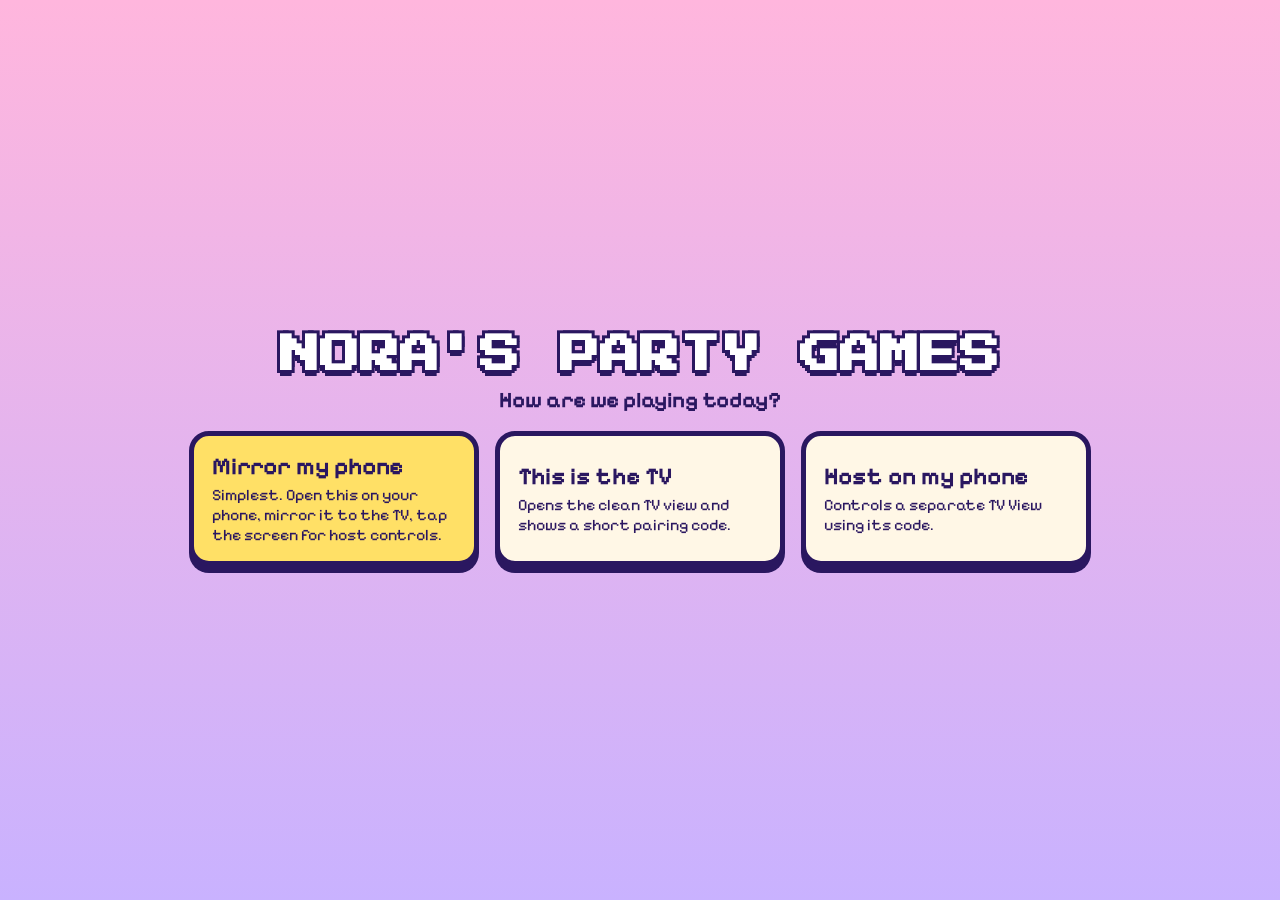
==== nora-9/games/index.html @ 9be0ad7b "Add Nora's party games (TV view + phone host) at nora-9/games Co-Authored-By: Claude Opus 5.5 <norep" ====
<!DOCTYPE html>
<html lang="en">
<head>
<meta charset="utf-8">
<meta name="robots" content="noindex, nofollow, noarchive, nosnippet, noimageindex">
<meta name="viewport" content="width=device-width, initial-scale=1, viewport-fit=cover, user-scalable=no">
<title>Nora's Birthday Party Games</title>
<style>
@font-face{font-family:"PS2P";src:url(assets/pressstart.woff2) format("woff2");font-display:block}
@font-face{font-family:"Pixelify";src:url(assets/pixelify400.woff2) format("woff2");font-weight:400;font-display:block}
@font-face{font-family:"Pixelify";src:url(assets/pixelify700.woff2) format("woff2");font-weight:700;font-display:block}
:root{--ink:#2a1760;--pink:#ff5fae;--hot:#ff3d9a;--lav:#b99cff;--aqua:#6fe3ff;--yel:#ffe066;--mint:#7df0c0;--cream:#fff7e6}
*{box-sizing:border-box;-webkit-tap-highlight-color:transparent}
html,body{margin:0;height:100%;background:#1c0f3d;overflow:hidden;font-family:"Pixelify",system-ui,sans-serif;color:var(--ink);-webkit-user-select:none;user-select:none}
img{image-rendering:auto;-webkit-user-drag:none;pointer-events:none}
.hidden{display:none!important}

/* ---------- viewport & stage ---------- */
#viewport{position:fixed;inset:0;overflow:hidden;background:
  repeating-linear-gradient(45deg,#2a1760 0 18px,#24134f 18px 36px)}
#stage{position:absolute;left:0;top:0;width:1920px;height:1080px;transform-origin:0 0;overflow:hidden;background:#ffd6ec}
.screen{position:absolute;inset:0;overflow:hidden}
.scene{position:absolute;left:0;top:0;width:1672px;height:941px;transform:scale(1.148325);transform-origin:0 0}
.scene>img.bg{position:absolute;left:0;top:0;width:1672px;height:941px}
.abs{position:absolute}

/* pixel text */
.px{font-family:"PS2P",monospace;color:#fff;letter-spacing:2px;line-height:1.25;
 text-shadow:
 0 -6px 0 var(--ink),0 6px 0 var(--ink),-6px 0 0 var(--ink),6px 0 0 var(--ink),
 -6px -6px 0 var(--ink),6px -6px 0 var(--ink),-6px 6px 0 var(--ink),6px 6px 0 var(--ink),
 0 12px 0 var(--ink),6px 12px 0 var(--ink),-6px 12px 0 var(--ink),12px 12px 0 rgba(42,23,96,.35)}
.px.sm{text-shadow:0 -4px 0 var(--ink),0 4px 0 var(--ink),-4px 0 0 var(--ink),4px 0 0 var(--ink),-4px -4px 0 var(--ink),4px -4px 0 var(--ink),-4px 4px 0 var(--ink),4px 4px 0 var(--ink),0 8px 0 var(--ink),4px 8px 0 var(--ink),-4px 8px 0 var(--ink)}
.rainbow span:nth-child(6n+1){color:#ff6fb5}.rainbow span:nth-child(6n+2){color:#ffd84d}.rainbow span:nth-child(6n+3){color:#7df0c0}
.rainbow span:nth-child(6n+4){color:#6fd6ff}.rainbow span:nth-child(6n+5){color:#c9a4ff}.rainbow span:nth-child(6n){color:#ff9a5c}

/* ---------- HOME ---------- */
#s-home{background:linear-gradient(180deg,#ffb6dd 0%,#ffd7ec 38%,#c8f4ff 100%)}
#s-home .checker{position:absolute;left:0;right:0;bottom:0;height:150px;
 background:conic-gradient(#ff8cc6 25%,#fff3fa 0 50%,#ff8cc6 0 75%,#fff3fa 0) 0 0/60px 60px;border-top:10px solid var(--ink)}
#s-home .scallop{position:absolute;left:0;right:0;top:0;height:70px;
 background:radial-gradient(circle at 40px 0,#fff3c4 38px,#ff6fb5 39px 46px,transparent 47px) 0 0/80px 70px}
#home-title{position:absolute;left:0;right:0;top:120px;text-align:center;font-size:84px}
#home-name{position:absolute;left:0;right:0;top:250px;text-align:center;font-size:120px}
#home-nine{position:absolute;left:50%;top:445px;transform:translateX(-50%);font-size:470px;line-height:1;
 color:#ffe066;animation:nineBob 3.2s ease-in-out infinite;
 text-shadow:0 -14px 0 var(--ink),0 14px 0 var(--ink),-14px 0 0 var(--ink),14px 0 0 var(--ink),-14px -14px 0 var(--ink),14px -14px 0 var(--ink),-14px 14px 0 var(--ink),14px 14px 0 var(--ink),
 0 28px 0 var(--ink),14px 28px 0 var(--ink),-14px 28px 0 var(--ink),28px 28px 0 #ff5fae,28px 42px 0 var(--ink)}
@keyframes nineBob{0%,100%{transform:translateX(-50%) translateY(0) rotate(-2deg)}50%{transform:translateX(-50%) translateY(-18px) rotate(2deg)}}
.balloon{position:absolute;width:120px;height:250px;animation:floaty 7s ease-in-out infinite}
.balloon canvas{width:120px;height:150px;image-rendering:pixelated}
.balloon .str{position:absolute;left:58px;top:146px;width:4px;height:110px;background:repeating-linear-gradient(180deg,var(--ink) 0 8px,transparent 8px 12px)}
@keyframes floaty{0%,100%{transform:translateY(0) rotate(-3deg)}50%{transform:translateY(-34px) rotate(3deg)}}
.sparkle{position:absolute;width:48px;height:48px;pointer-events:none;animation:spark 1.4s ease-out forwards}
.sparkle:before,.sparkle:after{content:"";position:absolute;left:20px;top:0;width:8px;height:48px;background:#fff;box-shadow:0 0 0 4px #ffe066}
.sparkle:after{left:0;top:20px;width:48px;height:8px}
@keyframes spark{0%{transform:scale(0) rotate(0)}40%{transform:scale(1.2) rotate(20deg)}100%{transform:scale(0) rotate(45deg);opacity:0}}

/* ---------- SELECT ---------- */
#s-select{background:linear-gradient(180deg,#c9b2ff,#ffc6e6)}
#sel-title{position:absolute;left:0;right:0;top:70px;text-align:center;font-size:76px}
#sel-grid{position:absolute;left:90px;right:90px;top:260px;display:flex;gap:40px;justify-content:center}
.tile{width:310px;height:600px;background:var(--cream);border:10px solid var(--ink);border-radius:28px;box-shadow:0 16px 0 var(--ink);
 display:flex;flex-direction:column;align-items:center;justify-content:space-between;padding:28px 14px 30px;animation:tileBob 3s ease-in-out infinite}
.tile:nth-child(2){animation-delay:-.6s}.tile:nth-child(3){animation-delay:-1.2s}.tile:nth-child(4){animation-delay:-1.8s}.tile:nth-child(5){animation-delay:-2.4s}
@keyframes tileBob{0%,100%{transform:translateY(0)}50%{transform:translateY(-14px)}}
.tile .num{font-family:"PS2P";font-size:64px;color:#fff;background:var(--pink);border:8px solid var(--ink);width:120px;height:120px;border-radius:50%;display:flex;align-items:center;justify-content:center}
.tile img{max-width:230px;max-height:200px}
.tile .lbl{font-family:"Pixelify";font-weight:700;font-size:39px;line-height:1.05;text-align:center;color:var(--ink)}

/* ---------- shared overlays ---------- */
#fx{position:absolute;inset:0;width:1920px;height:1080px;pointer-events:none;z-index:50}
#banner{position:absolute;left:0;right:0;top:40px;text-align:center;font-size:58px;white-space:nowrap;z-index:30;pointer-events:none;transition:opacity .3s}
#banner.mid{top:430px;font-size:110px}
#banner.bottom{top:auto;bottom:60px}
#banner.claw{top:330px}
#banner.pop{animation:popIn .5s cubic-bezier(.2,1.6,.4,1)}
@keyframes popIn{0%{transform:scale(.3);opacity:0}100%{transform:scale(1);opacity:1}}
#card{position:absolute;left:50%;top:50%;transform:translate(-50%,-50%);z-index:35;background:var(--cream);border:12px solid var(--ink);border-radius:36px;
 box-shadow:0 20px 0 var(--ink),0 0 0 9999px rgba(42,23,96,.35);padding:50px 70px;text-align:center;width:1400px}
#card .big{font-family:"PS2P";font-size:62px;line-height:1.35;color:var(--ink)}
#card img{max-height:330px;max-width:520px;display:block;margin:0 auto 40px;animation:bob 1.2s ease-in-out infinite}
@keyframes bob{0%,100%{transform:translateY(0) scale(1)}50%{transform:translateY(-16px) scale(1.04)}}
#count{position:absolute;left:0;right:0;top:50%;transform:translateY(-50%);text-align:center;z-index:40;font-size:400px;pointer-events:none}
#count.show span{display:inline-block;animation:countPop .85s ease-out forwards}
@keyframes countPop{0%{transform:scale(2.2);opacity:0}25%{transform:scale(1);opacity:1}80%{transform:scale(.95);opacity:1}100%{transform:scale(.6);opacity:0}}
#count.go span{animation:goPop .7s cubic-bezier(.2,1.6,.4,1) forwards}
@keyframes goPop{0%{transform:scale(.2)}60%{transform:scale(1.15)}100%{transform:scale(1)}}
.dim{position:absolute;inset:0;background:rgba(42,23,96,.55);z-index:20}

/* ---------- HUNT ---------- */
#s-hunt{background:repeating-linear-gradient(45deg,#ffc2e2 0 40px,#ffd9ee 40px 80px)}
#hunt-scene{transition:opacity .4s}
#hunt-item{position:absolute;transform-origin:50% 50%}
#hunt-item img{width:100%;height:100%;display:block}
#hunt-item.wig img{animation:wiggle 1.3s ease-in-out}
#hunt-item.wigloop img{animation:wiggle 1.3s ease-in-out infinite}
@keyframes wiggle{0%,100%{transform:rotate(0) scale(1)}10%{transform:rotate(-16deg) scale(1.08)}25%{transform:rotate(14deg) scale(1.08)}40%{transform:rotate(-12deg) scale(1.06)}55%{transform:rotate(10deg) scale(1.04)}70%{transform:rotate(-6deg)}85%{transform:rotate(3deg)}}
#hunt-chip{position:absolute;right:30px;top:30px;z-index:25;background:var(--cream);border:8px solid var(--ink);border-radius:24px;box-shadow:0 10px 0 var(--ink);padding:14px 26px;display:flex;align-items:center;gap:20px}
#hunt-chip span{font-family:"PS2P";font-size:30px}
#hunt-chip img{height:90px;max-width:150px}
#spot{position:absolute;inset:0;z-index:22;pointer-events:none}
.ring{position:absolute;border:12px solid #fff;border-radius:50%;box-shadow:0 0 0 8px var(--hot),inset 0 0 0 8px var(--hot);z-index:23;animation:ringPulse 1s ease-in-out infinite}
@keyframes ringPulse{0%,100%{transform:scale(1)}50%{transform:scale(1.12)}}

/* ---------- MEMORY ---------- */
.mem-item{position:absolute;transform-origin:50% 100%;transition:opacity .2s}
.mem-item.pop{animation:memPop .5s cubic-bezier(.2,1.6,.4,1) both}
@keyframes memPop{0%{transform:scale(0)}100%{transform:scale(1)}}
.mem-label{position:absolute;transform:translateX(-50%);font-size:40px;white-space:nowrap;z-index:5}
#mem-timer{position:absolute;left:50%;top:26px;transform:translateX(-50%);z-index:25;width:250px;height:250px;border-radius:50%;background:var(--yel);border:12px solid var(--ink);box-shadow:0 14px 0 var(--ink);
 display:flex;align-items:center;justify-content:center;font-family:"PS2P";font-size:110px;color:var(--ink)}
#mem-timer.low{background:#ff8fc4;animation:timerShake .4s ease-in-out infinite}
@keyframes timerShake{0%,100%{transform:translateX(-50%) rotate(0)}25%{transform:translateX(-50%) rotate(-5deg)}75%{transform:translateX(-50%) rotate(5deg)}}
#curtain{position:absolute;inset:0;z-index:28;transform:translateY(-102%);transition:transform .55s cubic-bezier(.6,0,.3,1);
 background:linear-gradient(90deg,rgba(255,255,255,.18) 0 50%,transparent 50%) 0 0/120px 100%,
 linear-gradient(0deg,rgba(255,255,255,.18) 0 50%,transparent 50%) 0 0/100% 120px,#ff6fb5;border-bottom:16px solid var(--ink);
 display:flex;align-items:center;justify-content:center;font-size:120px}
#curtain.down{transform:translateY(0)}

/* ---------- FRIEND ---------- */
#s-friend{background:repeating-conic-gradient(from 0deg at 50% 55%,#ffd1ea 0 10deg,#fff0f8 10deg 20deg)}
#fr-wrap{position:absolute;left:50%;top:570px;transform:translate(-50%,-50%)}
#fr-wrap img,#fr-sil{position:absolute;left:0;top:0;width:100%;height:100%}
#fr-sil{background:#2a1760;-webkit-mask-size:100% 100%;mask-size:100% 100%;-webkit-mask-repeat:no-repeat;mask-repeat:no-repeat;transition:opacity .25s}
#fr-img{opacity:0;transition:opacity .25s}
#fr-wrap.revealed #fr-img{opacity:1}
#fr-wrap.revealed #fr-sil{opacity:0}
#fr-wrap.revealed{animation:frBounce .8s cubic-bezier(.2,1.6,.4,1)}
@keyframes frBounce{0%{transform:translate(-50%,-50%) scale(.85)}60%{transform:translate(-50%,-50%) scale(1.07)}100%{transform:translate(-50%,-50%) scale(1)}}
#fr-flash{position:absolute;inset:0;background:#fff;opacity:0;pointer-events:none;z-index:24}
#fr-flash.go{animation:flash .5s ease-out}
@keyframes flash{0%{opacity:.95}100%{opacity:0}}
#fr-name{position:absolute;left:0;right:0;bottom:46px;text-align:center;font-size:96px;z-index:26}
#fr-count{position:absolute;left:36px;bottom:36px;font-size:30px;z-index:26}

/* ---------- BOXES ---------- */
.gbox{position:absolute;transform-origin:50% 100%;z-index:1}
.gbox img.b{position:absolute;left:0;bottom:0;width:100%}
.gbox .bow{position:absolute;left:50%;width:76%;bottom:30%;transform:translateX(-50%) scale(.2);opacity:0;z-index:-1}
.gbox.bowup .bow{animation:bowUp .8s cubic-bezier(.2,1.5,.4,1) forwards, bowFloat 1.6s ease-in-out .8s infinite}
@keyframes bowUp{0%{transform:translateX(-50%) translateY(0) scale(.2);opacity:1}100%{transform:translateX(-50%) translateY(-210px) scale(1);opacity:1}}
@keyframes bowFloat{0%,100%{transform:translateX(-50%) translateY(-210px) scale(1);opacity:1}50%{transform:translateX(-50%) translateY(-235px) scale(1.04);opacity:1}}
.gbox .badge{position:absolute;left:50%;bottom:16px;transform:translateX(-50%);width:104px;height:104px;border-radius:50%;background:var(--yel);border:9px solid var(--ink);box-shadow:0 9px 0 var(--ink);
 font-family:"PS2P";font-size:62px;display:flex;align-items:center;justify-content:center;color:var(--ink)}
.gbox.picked .b{animation:pickBob .6s ease-in-out infinite}
.gbox.picked .badge{background:var(--pink);color:#fff;animation:pickBob .6s ease-in-out infinite}
@keyframes pickBob{0%,100%{transform:translateY(0)}50%{transform:translateY(-16px)}}
.gbox.picked .badge{animation:pickBadge .6s ease-in-out infinite}
@keyframes pickBadge{0%,100%{transform:translateX(-50%) translateY(0)}50%{transform:translateX(-50%) translateY(-16px)}}
.gbox.shake .b{animation:boxShake .35s linear}
@keyframes boxShake{0%,100%{transform:rotate(0)}25%{transform:rotate(-6deg)}75%{transform:rotate(6deg)}}
.gbox.miss{filter:saturate(.55) brightness(.92)}

/* ---------- CLAW ---------- */
#claw-cable{position:absolute;background:url(assets/cable.webp) 0 0/100% 16px repeat-y}
#claw-head{position:absolute}
.cap{position:absolute}
.cap.pulse{animation:capPulse .5s ease-in-out 3}
@keyframes capPulse{0%,100%{transform:scale(1)}50%{transform:scale(1.12)}}
#prize{position:absolute;left:50%;top:45%;transform:translate(-50%,-50%);z-index:36;text-align:center;width:1500px}
#prize .burst{position:absolute;left:50%;top:44%;width:900px;height:900px;transform:translate(-50%,-50%);z-index:-1;
 background:repeating-conic-gradient(#ffe066 0 12deg,#ff9fd0 12deg 24deg);border-radius:50%;
 -webkit-mask:radial-gradient(circle,#000 30%,transparent 70%);mask:radial-gradient(circle,#000 30%,transparent 70%);animation:spin 12s linear infinite}
@keyframes spin{to{transform:translate(-50%,-50%) rotate(360deg)}}
#prize img{height:370px;max-width:700px;object-fit:contain;animation:prizeIn .8s cubic-bezier(.2,1.6,.4,1) both, bob 1.4s ease-in-out .8s infinite}
@keyframes prizeIn{0%{transform:scale(0) rotate(-30deg)}100%{transform:scale(1) rotate(0)}}
#prize .t{font-size:84px;margin-top:30px;animation:popIn .6s cubic-bezier(.2,1.6,.4,1) .2s both}
#prize .t.only{font-size:110px;margin-top:0}

/* ---------- CUPCAKE ---------- */
#cup-text{position:absolute;left:90px;top:300px;width:800px;text-align:center;z-index:5;font-size:98px;line-height:1.4}
#cup-text div{animation:cupWob 1.6s ease-in-out infinite}
#cup-text div:nth-child(2){animation-delay:-.8s}
@keyframes cupWob{0%,100%{transform:rotate(-3deg) scale(1)}50%{transform:rotate(3deg) scale(1.06)}}

/* ---------- pairing badge (TV) ---------- */
#pairbadge{position:absolute;right:26px;bottom:24px;z-index:60;background:var(--cream);border:8px solid var(--ink);border-radius:22px;padding:16px 26px;box-shadow:0 10px 0 var(--ink);text-align:center}
#pairbadge .c{font-family:"PS2P";font-size:64px;letter-spacing:10px;color:var(--hot);margin-top:8px}
#pairbadge .l{font-weight:700;font-size:30px}
#pairbadge.ok .c{font-size:28px;color:#1d9e6b;letter-spacing:2px}

/* ---------- BOOT ---------- */
#boot{position:fixed;inset:0;z-index:200;background:linear-gradient(180deg,#ffb6dd,#c9b2ff);display:flex;flex-direction:column;align-items:center;justify-content:center;padding:20px;overflow:auto}
#boot h1{font-family:"PS2P";font-size:clamp(18px,3.4vw,40px);color:#fff;text-shadow:3px 3px 0 var(--ink),-3px 3px 0 var(--ink),3px -3px 0 var(--ink),-3px -3px 0 var(--ink),0 6px 0 var(--ink);text-align:center;margin:0 0 6px}
#boot p{font-size:clamp(15px,2.2vw,22px);font-weight:700;text-align:center;margin:6px 0 18px;max-width:760px}
.bootbtns{display:flex;flex-wrap:wrap;gap:16px;justify-content:center;max-width:980px}
.bootbtn{background:var(--cream);border:5px solid var(--ink);border-radius:20px;box-shadow:0 7px 0 var(--ink);padding:16px 18px;width:290px;text-align:left;cursor:pointer;font-family:"Pixelify";color:var(--ink)}
.bootbtn b{display:block;font-size:24px;margin-bottom:4px}.bootbtn span{font-size:16px;font-weight:400;line-height:1.25;display:block}
.bootbtn.primary{background:#ffe066}
.bootbtn:active{transform:translateY(5px);box-shadow:0 2px 0 var(--ink)}
#loadbar{margin-top:18px;width:300px;height:18px;border:4px solid var(--ink);border-radius:10px;background:#fff;overflow:hidden}
#loadbar div{height:100%;width:0;background:var(--pink);transition:width .2s}
#hostjoin{display:flex;gap:10px;margin-top:10px;justify-content:center}
#hostjoin input{font-family:"PS2P";font-size:24px;width:180px;text-transform:uppercase;padding:10px;border:5px solid var(--ink);border-radius:14px;text-align:center}

/* ---------- HOST CONTROLS (phone) ---------- */
.ctl{font-family:"Pixelify";color:var(--ink)}
.ctl .row{display:flex;flex-wrap:wrap;gap:8px;margin:8px 0}
.ctl .lab{font-weight:700;font-size:14px;text-transform:uppercase;letter-spacing:1px;opacity:.75;margin:12px 0 2px;width:100%}
.ctl button{font-family:"Pixelify";font-weight:700;font-size:17px;color:var(--ink);background:#fff;border:3px solid var(--ink);border-radius:14px;box-shadow:0 4px 0 var(--ink);
 padding:10px 12px;min-height:46px;cursor:pointer;flex:1 1 auto}
.ctl button:active{transform:translateY(3px);box-shadow:0 1px 0 var(--ink)}
.ctl button.main{background:#ffe066}.ctl button.go{background:#7df0c0}.ctl button.rev{background:#ff8fc4}.ctl button.cup{background:#ffc6a8}
.ctl button.on{background:var(--ink);color:#fff}
.ctl button:disabled{opacity:.35;box-shadow:none}
.ctl .info{background:#fff7e6;border:3px dashed var(--ink);border-radius:12px;padding:8px 10px;font-size:16px;width:100%}
.ctl select,.ctl input[type=text]{font-family:"Pixelify";font-size:16px;border:3px solid var(--ink);border-radius:10px;padding:8px;flex:1 1 140px;min-width:0;background:#fff;color:var(--ink)}
.ctl .capr{display:flex;gap:8px;align-items:center;width:100%}
.ctl .dot{width:26px;height:26px;border-radius:50%;border:3px solid var(--ink);flex:none}
.ctl .secs{font-family:"PS2P";font-size:18px;padding:0 10px;align-self:center}

#panel{position:fixed;left:0;right:0;bottom:0;z-index:150;background:#ffeaf5;border-top:5px solid var(--ink);border-radius:22px 22px 0 0;
 max-height:64vh;overflow:auto;padding:8px 12px calc(14px + env(safe-area-inset-bottom));box-shadow:0 -6px 0 rgba(42,23,96,.25)}
#panel .ph{display:flex;align-items:center;gap:10px}
#panel button{min-height:38px;padding:6px 8px;font-size:15px;box-shadow:0 3px 0 var(--ink)}
#panel .row{gap:6px;margin:5px 0}
#panel .lab{margin:6px 0 0;font-size:12px}
#panel .info{font-size:14px;padding:5px 8px}
#panel select{padding:5px;font-size:14px}
#panel .ph b{font-size:18px;flex:1}
#panel .resume{flex:0 0 auto;background:var(--pink);color:#fff;font-size:20px}
#taphint{position:fixed;left:50%;bottom:14px;transform:translateX(-50%);z-index:120;background:rgba(42,23,96,.75);color:#fff;font-weight:700;padding:8px 16px;border-radius:999px;font-size:15px;transition:opacity 1s;pointer-events:none}

#hostapp{position:fixed;inset:0;z-index:150;background:linear-gradient(180deg,#ffd7ec,#e6dcff);overflow:auto;padding:14px 14px 40px}
#hostapp h2{font-family:"PS2P";font-size:16px;margin:4px 0 6px;color:var(--ink)}
#hoststat{font-weight:700;font-size:15px;padding:8px 10px;border-radius:12px;background:#fff;border:3px solid var(--ink);margin-bottom:6px}
#hoststat.bad{background:#ffd0d0}
</style>
</head>
<body>
<div id="viewport">
 <div id="stage">
  <!-- HOME -->
  <div class="screen" id="s-home">
   <div class="scallop"></div>
   <div id="home-balloons"></div>
   <div class="checker"></div>
   <div id="home-title" class="px">HAPPY BIRTHDAY,</div>
   <div id="home-name" class="px rainbow"></div>
   <div id="home-nine" class="px" style="font-family:PS2P">9</div>
   <div id="home-sparkles"></div>
  </div>
  <!-- SELECT -->
  <div class="screen hidden" id="s-select">
   <div id="sel-title" class="px">CHOOSE A GAME!</div>
   <div id="sel-grid"></div>
  </div>
  <!-- HUNT -->
  <div class="screen hidden" id="s-hunt">
   <div class="scene" id="hunt-scene">
    <img class="bg" id="hunt-bg" alt="">
    <div id="hunt-item"><img id="hunt-item-img" alt=""></div>
    <img class="abs" id="hunt-occ" alt="">
   </div>
   <div id="spot" class="hidden"></div>
   <div id="hunt-ring" class="ring hidden"></div>
   <div id="hunt-chip" class="hidden"><span>FIND</span><img id="hunt-chip-img" alt=""></div>
  </div>
  <!-- MEMORY -->
  <div class="screen hidden" id="s-memory">
   <div class="scene" id="mem-scene"><img class="bg" src="assets/table.webp" alt=""><div id="mem-items"></div></div>
   <div id="mem-timer" class="hidden">10</div>
   <div id="curtain"><span class="px">NO PEEKING!</span></div>
  </div>
  <!-- FRIEND -->
  <div class="screen hidden" id="s-friend">
   <div id="fr-wrap"><div id="fr-sil"></div><img id="fr-img" alt=""></div>
   <div id="fr-flash"></div>
   <div id="fr-count" class="px sm"></div>
   <div id="fr-name" class="px rainbow hidden"></div>
  </div>
  <!-- BOXES -->
  <div class="screen hidden" id="s-boxes">
   <div class="scene"><img class="bg" src="assets/stage.webp" alt=""><div id="boxes"></div></div>
  </div>
  <!-- CLAW -->
  <div class="screen hidden" id="s-claw">
   <div class="scene">
    <img class="bg" src="assets/playfield.webp" alt="">
    <div id="caps"></div>
    <div id="claw-cable"></div>
    <img id="claw-head" src="assets/clawhead.webp" alt="">
    <img class="bg" src="assets/clawframe.webp" alt="" style="z-index:5">
   </div>
   <div id="prize" class="hidden"></div>
  </div>
  <!-- CUPCAKE -->
  <div class="screen hidden" id="s-cupcake">
   <div class="scene"><img class="bg" src="assets/cupcakes.webp" alt=""></div>
   <div id="cup-text" class="px rainbow"></div>
   <div id="cup-sparkles"></div>
  </div>

  <div id="dimmer" class="dim hidden"></div>
  <div id="banner" class="px hidden"></div>
  <div id="card" class="hidden"></div>
  <div id="count" class="px hidden"></div>
  <canvas id="fx" width="1920" height="1080"></canvas>
  <div id="pairbadge" class="hidden"><div class="l">Host code</div><div class="c" id="paircode">----</div></div>
 </div>
</div>

<div id="taphint" class="hidden">Tap anywhere for host controls</div>
<div id="panel" class="hidden ctl"></div>
<div id="hostapp" class="hidden ctl"></div>

<div id="boot">
 <h1>NORA'S PARTY GAMES</h1>
 <p id="bootmsg">Loading the party…</p>
 <div id="loadbar"><div></div></div>
 <div class="bootbtns hidden" id="bootbtns">
  <button class="bootbtn primary" data-mode="mirror"><b>Mirror my phone</b><span>Simplest. Open this on your phone, mirror it to the TV, tap the screen for host controls.</span></button>
  <button class="bootbtn" data-mode="tv"><b>This is the TV</b><span>Opens the clean TV view and shows a short pairing code.</span></button>
  <button class="bootbtn" data-mode="host"><b>Host on my phone</b><span>Controls a separate TV View using its code.</span></button>
 </div>
 <div id="hostjoin" class="hidden"><input id="codein" maxlength="4" placeholder="CODE" autocomplete="off" autocapitalize="characters"><button class="bootbtn primary" style="width:auto" id="codego"><b>Pair</b></button></div>
</div>

<script src="assets/supabase.js"></script>
<script>
"use strict";
var SB_URL="https://zzetklhwtgrgcpysxcxf.supabase.co", SB_KEY="sb_publishable_zoRf9IfhaOKlV5vfLH61ng_BT2SXHjk";
/* ================= DATA ================= */
var K = 1920/1672;
var SIZES = {"bow":[480,242],"key":[446,480],"teddy":[427,480],"note":[425,480],"hat":[348,480],"giftbox":[480,454],"cupcake":[369,480],"cookie":[480,449],"juice":[319,480],"bigbow":[480,241],"boxclosed":[480,446],"boxopen":[480,265],"cap_pink":[478,480],"cap_blue":[471,480],"cap_yellow":[471,480],"f_kitty":[742,900],"f_melody":[515,900],"f_kuromi":[779,900],"f_keroppi":[711,900],"f_cinna":[900,470],"f_purin":[870,900],"f_pochacco":[611,900],"f_tuxedo":[714,771],"f_chococat":[860,900],"clawhead":[300,236]};
var PLACE = {"bedroom": [{"x": 112, "y": 440, "s": 95, "rot": -12, "occImg": "occ_bedroom_0.webp", "occBox": [68, 443, 233, 568], "desc": "behind the polka-dot pillow on the bed"}, {"x": 1345, "y": 738, "s": 100, "rot": 10, "occImg": "occ_bedroom_1.webp", "occBox": [1288, 737, 1613, 914], "desc": "peeking out behind the yellow beanbag"}, {"x": 1168, "y": 166, "s": 85, "rot": -8, "occImg": "occ_bedroom_2.webp", "occBox": [1183, 78, 1299, 214], "desc": "on the wall shelf, behind the candy jar"}, {"x": 872, "y": 498, "s": 80, "rot": 0, "occImg": "occ_bedroom_3.webp", "occBox": [832, 514, 931, 601], "desc": "in the bookshelf, on top of the box stack"}, {"x": 805, "y": 818, "s": 90, "rot": 14, "occImg": "occ_bedroom_4.webp", "occBox": [470, 791, 807, 920], "desc": "behind the purple floor cushion"}], "bakery": [{"x": 1048, "y": 428, "s": 85, "rot": 10, "occImg": "occ_bakery_0.webp", "occBox": [926, 348, 1029, 485], "desc": "behind the star-cookie jar on the counter"}, {"x": 1498, "y": 775, "s": 95, "rot": -10, "occImg": "occ_bakery_1.webp", "occBox": [1503, 733, 1668, 936], "desc": "behind the potted plant, front right"}, {"x": 148, "y": 768, "s": 90, "rot": 8, "occImg": "occ_bakery_2.webp", "occBox": [0, 732, 145, 931], "desc": "behind the potted plant, front left"}, {"x": 88, "y": 305, "s": 78, "rot": -6, "occImg": "occ_bakery_3.webp", "occBox": [14, 328, 157, 421], "desc": "in the left window flower box"}, {"x": 1440, "y": 712, "s": 88, "rot": 0, "occImg": "occ_bakery_4.webp", "occBox": [1302, 560, 1639, 689], "desc": "under the cafe table"}]};
var ITEMS = {
  bow:{img:"bow",say:"the red bow",short:"red bow"},
  key:{img:"key",say:"the golden key",short:"golden key"},
  teddy:{img:"teddy",say:"the purple teddy bear",short:"purple teddy bear"},
  note:{img:"note",say:"the green music note",short:"green music note"}
};
var ITEM_ORDER=["bow","key","teddy","note"];
var MEM = [
  {id:"hat",name:"Party Hat",x:345,b:640,h:200},
  {id:"giftbox",name:"Gift Box",x:600,b:690,h:175},
  {id:"cupcake",name:"Cupcake",x:836,b:625,h:205},
  {id:"cookie",name:"Star Cookie",x:1075,b:690,h:170},
  {id:"juice",name:"Juice Box",x:1330,b:640,h:200}
];
var FRIENDS = [
  {id:"f_kitty",name:"Hello Kitty"},{id:"f_melody",name:"My Melody"},{id:"f_kuromi",name:"Kuromi"},
  {id:"f_keroppi",name:"Keroppi"},{id:"f_cinna",name:"Cinnamoroll"},{id:"f_purin",name:"Pompompurin"},
  {id:"f_pochacco",name:"Pochacco"},{id:"f_tuxedo",name:"Tuxedosam"},{id:"f_chococat",name:"Chococat"}
];
var SURPRISES = [
  {id:"teddy",img:"teddy",text:"Teddy Bear!"},{id:"cupcake",img:"cupcake",text:"Cupcake!"},{id:"cookie",img:"cookie",text:"Star Cookie!"},
  {id:"gift",img:"giftbox",text:"Mystery Gift!"},{id:"hat",img:"hat",text:"Party Hat!"},{id:"juice",img:"juice",text:"Juice Box!"},
  {id:"key",img:"key",text:"Golden Key!"},{id:"dance",img:"note",text:"Dance Party!"},{id:"bow",img:"bigbow",text:"Red Bow!"},
  {id:"pick",img:null,text:"Pick the Next Game!"},{id:"silly",img:null,text:"Silly Face Time!"},{id:"hug",img:null,text:"Birthday Hug for Nora!"}
];
var CAPS=[{id:"cap_pink",name:"Pink",color:"#ff6fb5"},{id:"cap_blue",name:"Blue",color:"#4fb8ff"},{id:"cap_yellow",name:"Yellow",color:"#ffd84d"}];
var GAMES=[{id:"hunt",name:"Find the Hidden Item",short:"Hidden Item",icon:"key"},{id:"memory",name:"What Disappeared?",short:"Disappeared",icon:"cupcake"},{id:"friend",name:"Guess the Friend",short:"Friend",icon:"f_kitty",sil:true},{id:"boxes",name:"Pick the Hiding Spot",short:"Hiding Spot",icon:"boxclosed"},{id:"claw",name:"Prize Claw",short:"Claw",icon:"cap_pink"}];

function $(id){return document.getElementById(id)}
function A(n){return "assets/"+n+".webp"}
function rand(n){return Math.floor(Math.random()*n)}
function esc(s){return String(s).replace(/[&<>"]/g,function(c){return {"&":"&amp;","<":"&lt;",">":"&gt;",'"':"&quot;"}[c]})}
function rainbowHTML(s){return esc(s).split("").map(function(c){return c===" "?" ":"<span>"+c+"</span>"}).join("")}
function shuffle(a){for(var i=a.length-1;i>0;i--){var j=rand(i+1);var t=a[i];a[i]=a[j];a[j]=t}return a}

/* ================= AUDIO ================= */
var Snd = {
  ctx:null, music:null, win:null, musicOn:true, sfxOn:true, started:false,
  init:function(){
    if(this.started) return; this.started=true;
    try{ this.ctx = new (window.AudioContext||window.webkitAudioContext)(); }catch(e){}
    this.music = new Audio("assets/music.mp3"); this.music.loop=true; this.music.volume=0.2;
    this.win = new Audio("assets/win.mp3"); this.win.volume=0.28;
    var self=this; this.win.onended=function(){ if(self.musicOn) self.music.play().catch(function(){}); };
    if(this.musicOn) this.music.play().catch(function(){});
  },
  setMusic:function(on){ this.musicOn=on; if(!this.music) return; if(on){ if(this.win && !this.win.paused){} else this.music.play().catch(function(){}); } else { this.music.pause(); if(this.win) this.win.pause(); } },
  playWin:function(){ if(!this.win||!this.musicOn) return; this.music.pause(); this.win.currentTime=0; this.win.play().catch(function(){}); },
  stopWin:function(){ if(this.win && !this.win.paused){ this.win.pause(); if(this.musicOn) this.music.play().catch(function(){}); } },
  tone:function(f,dur,type,vol,when,slide){
    if(!this.sfxOn||!this.ctx) return; var c=this.ctx; if(c.state==="suspended") c.resume();
    var t=c.currentTime+(when||0); var o=c.createOscillator(), g=c.createGain();
    o.type=type||"square"; o.frequency.setValueAtTime(f,t); if(slide) o.frequency.exponentialRampToValueAtTime(slide,t+dur);
    var v=(vol||0.06); g.gain.setValueAtTime(0.0001,t); g.gain.exponentialRampToValueAtTime(v,t+0.01); g.gain.exponentialRampToValueAtTime(0.0001,t+dur);
    o.connect(g); g.connect(c.destination); o.start(t); o.stop(t+dur+0.02);
  },
  beep:function(){ this.tone(523,0.16,"square",0.05) },
  go:function(){ this.tone(784,0.12,"square",0.06); this.tone(1047,0.12,"square",0.06,0.1); this.tone(1568,0.3,"square",0.06,0.2) },
  chime:function(){ var n=[1047,1319,1568,2093]; for(var i=0;i<n.length;i++) this.tone(n[i],0.25,"triangle",0.09,i*0.07) },
  fanfare:function(){ var n=[523,659,784,1047,784,1047,1319]; var d=[0,.1,.2,.3,.45,.55,.65]; for(var i=0;i<n.length;i++) this.tone(n[i],i===n.length-1?0.5:0.12,"square",0.045,d[i]); this.chime(); },
  boing:function(){ this.tone(300,0.25,"square",0.04,0,700) },
  tick:function(){ this.tone(880,0.07,"square",0.04) },
  select:function(){ this.tone(660,0.08,"square",0.05); this.tone(990,0.1,"square",0.05,0.07) },
  sad:function(){ this.tone(392,0.18,"square",0.045); this.tone(330,0.18,"square",0.045,0.18); this.tone(262,0.35,"square",0.045,0.36) },
  whoosh:function(){ this.tone(900,0.35,"sawtooth",0.025,0,200) },
  whirr:function(d){ this.tone(110,d||0.8,"sawtooth",0.018,0,140) },
  clunk:function(){ this.tone(180,0.12,"square",0.06,0,90) },
  drop:function(){ this.tone(700,0.5,"triangle",0.05,0,120) }
};

/* ================= FX: confetti ================= */
var FX = {cv:null,cx:null,parts:[],ambient:0,running:false,
  cols:["#ff6fb5","#ffd84d","#7df0c0","#6fd6ff","#c9a4ff","#ff9a5c","#ffffff"],
  init:function(){this.cv=$("fx");this.cx=this.cv.getContext("2d");},
  burst:function(x,y,n,spread){ for(var i=0;i<(n||120);i++){ var a=Math.random()*Math.PI*2, s=6+Math.random()*(spread||16);
    this.parts.push({x:x,y:y,vx:Math.cos(a)*s,vy:Math.sin(a)*s-8,g:0.45,s:10+rand(3)*4,c:this.cols[rand(7)],life:150+rand(60),r:Math.random()*6,vr:Math.random()*.3-.15}) } this.run(); },
  rain:function(n){ for(var i=0;i<(n||160);i++) this.parts.push({x:Math.random()*1920,y:-20-Math.random()*600,vx:Math.random()*2-1,vy:4+Math.random()*4,g:0.05,s:10+rand(3)*4,c:this.cols[rand(7)],life:400,r:0,vr:Math.random()*.2-.1}); this.run(); },
  setAmbient:function(n){ this.ambient=n; this.run(); },
  clear:function(){ this.parts=[]; },
  run:function(){ if(this.running) return; this.running=true; var self=this; requestAnimationFrame(function f(){ self.step(); if(self.parts.length||self.ambient) requestAnimationFrame(f); else {self.running=false; self.cx.clearRect(0,0,1920,1080);} }); },
  step:function(){ var cx=this.cx; cx.clearRect(0,0,1920,1080);
    var amb=0; for(var i=0;i<this.parts.length;i++) if(this.parts[i].amb) amb++;
    while(amb<this.ambient){ this.parts.push({amb:1,x:Math.random()*1920,y:-30-Math.random()*400,vx:Math.random()*1.2-.6,vy:1.2+Math.random()*1.6,g:0,s:10+rand(3)*4,c:this.cols[rand(7)],life:1e9,r:0,vr:Math.random()*.06-.03,ph:Math.random()*6}); amb++; }
    var keep=[]; for(var j=0;j<this.parts.length;j++){ var p=this.parts[j];
      if(p.amb){ if(this.ambient===0) continue; p.ph+=0.03; p.x+=p.vx+Math.sin(p.ph)*0.8; p.y+=p.vy; if(p.y>1100){p.y=-20;p.x=Math.random()*1920;} }
      else { p.vx*=0.985; p.vy+=p.g; p.x+=p.vx; p.y+=p.vy; p.life--; if(p.life<=0||p.y>1120) continue; }
      p.r+=p.vr; cx.save(); cx.translate(p.x,p.y); cx.rotate(p.r); cx.fillStyle=p.c; cx.fillRect(-p.s/2,-p.s/2,p.s,p.s*0.7); cx.restore(); keep.push(p); }
    this.parts=keep; }
};
function sparkles(container,x,y,n,spread){ for(var i=0;i<n;i++){ (function(i){ setTimeout(function(){ var s=document.createElement("div"); s.className="sparkle";
  s.style.left=(x+(Math.random()-.5)*spread-24)+"px"; s.style.top=(y+(Math.random()-.5)*spread-24)+"px"; container.appendChild(s); setTimeout(function(){s.remove()},1500); },i*90); })(i); } }

/* ================= ENGINE ================= */
var G = {
  screen:"home", phase:"",
  hunt:{round:0,item:"bow",scene:"bakery",place:0,last:{bakery:-1,bedroom:-1}},
  mem:{round:0,secs:10,missing:-1,last:-1},
  fr:{idx:0},
  box:{round:0,bowAt:0,picked:-1,opened:[false,false,false],won:false,chosen:"random"},
  claw:{round:0,assign:["teddy","cupcake","dance"],custom:["","",""],picked:-1}
};
var TOK=0, wiggleTimer=null, homeSparkTimer=null, cupSparkTimer=null;
function flow(){ TOK++; return TOK; }
function sleep(ms,t){ return new Promise(function(r){ setTimeout(function(){ r(t===TOK); },ms); }); }

function clearOverlays(){
  ["banner","card","count","dimmer","spot","hunt-ring","hunt-chip","prize","mem-timer"].forEach(function(id){ $(id).classList.add("hidden"); });
  $("banner").className="px hidden"; $("banner").style.top="";
  $("curtain").classList.remove("down");
  if(wiggleTimer){ clearInterval(wiggleTimer); wiggleTimer=null; }
}
function showScreen(name){
  clearOverlays(); FX.clear();
  ["home","select","hunt","memory","friend","boxes","claw","cupcake"].forEach(function(s){ $("s-"+s).classList.toggle("hidden",s!==name); });
  G.screen=name; G.phase="";
  FX.setAmbient(name==="home"?60:(name==="cupcake"?40:0));
  clearInterval(homeSparkTimer); clearInterval(cupSparkTimer);
  if(name==="home") homeSparkTimer=setInterval(function(){ sparkles($("home-sparkles"),150+Math.random()*1620,120+Math.random()*820,1,10); },1700);
  if(name==="cupcake") cupSparkTimer=setInterval(function(){ sparkles($("cup-sparkles"),900+Math.random()*900,120+Math.random()*700,2,80); },900);
  if(name!=="cupcake") Snd.stopWin();
}
function banner(text,mode,rain){ var b=$("banner"); b.innerHTML=rain?rainbowHTML(text):esc(text); b.className="px "+(mode||"")+" pop"; void b.offsetWidth; }
function card(html){ var c=$("card"); c.innerHTML=html; c.classList.remove("hidden"); }
function countdown(t){
  var c=$("count"); var seq=["3","2","1"]; var i=0;
  return new Promise(function(res){
    function next(){ if(t!==TOK){ c.classList.add("hidden"); return res(false); }
      if(i<3){ c.className="px show"; c.innerHTML="<span>"+seq[i]+"</span>"; void c.offsetWidth; Snd.beep(); i++; setTimeout(next,900); }
      else if(i===3){ c.className="px go rainbow"; c.innerHTML=rainbowHTML("GO!"); Snd.go(); i++; setTimeout(next,750); }
      else { c.classList.add("hidden"); res(true); } }
    next(); });
}
function celebrate(x,y){ FX.burst(x,y,140,18); FX.rain(120); Snd.fanfare(); }

/* ---------- HOME ---------- */
function buildHome(){
  $("home-name").innerHTML=rainbowHTML("NORA!");
  var cols=[["#ff6fb5","#ffc2e0"],["#6fd6ff","#d0f3ff"],["#ffd84d","#fff3b8"],["#c9a4ff","#eadcff"],["#7df0c0","#d4fff0"]];
  var map=["....XXXX....","..XXHHCCXX..",".XHHCCCCCCX.",".XHCCCCCCCX.","XCHCCCCCCCCX","XCCCCCCCCCCX","XCCCCCCCCCCX","XCCCCCCCCCDX",".XCCCCCCCDX.",".XCCCCCCDDX.","..XCCCCDDX..","...XXDDXX...","....XXXX....","....X..X....","...XXXXXX..."];
  var spots=[[90,330],[300,560],[1530,300],[1720,560],[1340,700],[480,720],[180,700],[1600,780]];
  var host=$("home-balloons");
  spots.forEach(function(p,i){ var col=cols[i%cols.length]; var cv=document.createElement("canvas"); cv.width=12; cv.height=15; var g=cv.getContext("2d");
    for(var y=0;y<15;y++) for(var x=0;x<12;x++){ var ch=map[y][x]; if(ch===".") continue; g.fillStyle=ch==="X"?"#2a1760":ch==="H"?"#ffffff":ch==="D"?shade(col[0]):col[0]; g.fillRect(x,y,1,1); }
    var b=document.createElement("div"); b.className="balloon"; b.style.left=p[0]+"px"; b.style.top=p[1]+"px"; b.style.animationDelay=(-i*0.9)+"s"; b.style.animationDuration=(6+i%3)+"s";
    b.appendChild(cv); var s=document.createElement("div"); s.className="str"; b.appendChild(s); host.appendChild(b); });
  function shade(h){ var n=parseInt(h.slice(1),16); var r=(n>>16)*.78|0,g=((n>>8)&255)*.78|0,b=(n&255)*.78|0; return "rgb("+r+","+g+","+b+")"; }
}
function goHome(){ flow(); showScreen("home"); }

/* ---------- SELECT ---------- */
function buildSelect(){
  var g=$("sel-grid"); g.innerHTML="";
  GAMES.forEach(function(gm,i){ var d=document.createElement("div"); d.className="tile";
    d.innerHTML='<div class="num">'+(i+1)+'</div><img src="'+A(gm.icon)+'" style="'+(gm.sil?"filter:brightness(0) saturate(0) opacity(.85)":"")+'"><div class="lbl">'+esc(gm.name)+'</div>'; g.appendChild(d); });
}
function goSelect(){ flow(); showScreen("select"); }

/* ---------- HUNT ---------- */
function huntPlace(){ return PLACE[G.hunt.scene][G.hunt.place]; }
function huntNewRound(){ var h=G.hunt; h.round++; h.item=ITEM_ORDER[(h.round-1)%4]; h.scene=(h.round%2===1)?"bakery":"bedroom";
  var n=PLACE[h.scene].length, p; do{ p=rand(n); }while(p===h.last[h.scene] && n>1); h.last[h.scene]=p; h.place=p; }
function huntRender(){
  var h=G.hunt, p=huntPlace(), it=ITEMS[h.item], sz=SIZES[it.img];
  $("hunt-bg").src=A(h.scene);
  var r=p.s/Math.max(sz[0],sz[1]), w=sz[0]*r, hh=sz[1]*r;
  var el=$("hunt-item"); el.style.width=w+"px"; el.style.height=hh+"px"; el.style.left=(p.x-w/2)+"px"; el.style.top=(p.y-hh/2)+"px"; el.style.transform="rotate("+p.rot+"deg)";
  el.className=""; $("hunt-item-img").src=A(it.img);
  var o=$("hunt-occ"); o.src="assets/"+p.occImg; o.style.left=p.occBox[0]+"px"; o.style.top=p.occBox[1]+"px"; o.style.width=(p.occBox[2]-p.occBox[0])+"px"; o.style.height=(p.occBox[3]-p.occBox[1])+"px";
  $("hunt-chip-img").src=A(it.img);
}
async function huntRound(isNew){
  var t=flow(); showScreen("hunt"); if(isNew||!G.hunt.round) huntNewRound(); huntRender();
  $("hunt-scene").style.opacity=0; G.phase="intro"; pushStatus();
  var it=ITEMS[G.hunt.item];
  card('<img src="'+A(it.img)+'"><div class="big">Find '+esc(it.say)+'!</div>'); Snd.chime();
  if(!await sleep(4200,t)) return; $("card").classList.add("hidden");
  G.phase="countdown"; pushStatus(); if(!await countdown(t)) return;
  $("hunt-scene").style.opacity=1; $("hunt-chip").classList.remove("hidden");
  G.phase="search"; pushStatus(); startWiggle();
}
function wiggle(){ var el=$("hunt-item"); el.classList.remove("wig"); void el.offsetWidth; el.classList.add("wig"); Snd.boing(); }
function startWiggle(){ if(wiggleTimer) clearInterval(wiggleTimer); wiggleTimer=setInterval(function(){ if(G.screen==="hunt"&&G.phase==="search") wiggle(); },60000); }
function huntHint(){ if(G.screen!=="hunt"||G.phase!=="search") return; wiggle(); startWiggle(); }
function huntShow(found){
  if(G.screen!=="hunt"||G.phase!=="search") return;
  flow(); if(wiggleTimer){clearInterval(wiggleTimer);wiggleTimer=null;}
  var p=huntPlace(), cx=p.x*K, cy=p.y*K, R=p.s*K*0.95;
  var s=$("spot"); s.style.background="radial-gradient(circle at "+cx+"px "+cy+"px, transparent 0 "+R+"px, rgba(42,23,96,.62) "+(R+50)+"px)"; s.classList.remove("hidden");
  var ring=$("hunt-ring"); var d=R*2; ring.style.width=d+"px"; ring.style.height=d+"px"; ring.style.left=(cx-R)+"px"; ring.style.top=(cy-R)+"px"; ring.classList.remove("hidden");
  $("hunt-item").className="wigloop"; $("hunt-chip").classList.add("hidden");
  var top = cy>540; banner(found?"YOU FOUND IT!":"HERE IT IS!", top?"":"bottom", true);
  $("banner").style.top= top? "60px":"";
  if(found) celebrate(cx,cy); else { Snd.chime(); FX.burst(cx,cy,60,10); }
  G.phase=found?"found":"shown"; pushStatus();
}

/* ---------- MEMORY ---------- */
function memBuild(){
  var host=$("mem-items"); host.innerHTML="";
  MEM.forEach(function(m,i){ var sz=SIZES[m.id], h=m.h, w=sz[0]*h/sz[1];
    var im=document.createElement("img"); im.src=A(m.id); im.className="mem-item"; im.id="mem-"+i;
    im.style.width=w+"px"; im.style.height=h+"px"; im.style.left=(m.x-w/2)+"px"; im.style.top=(m.b-h)+"px"; im.style.opacity=0; host.appendChild(im);
    var lb=document.createElement("div"); lb.className="mem-label px sm hidden"; lb.id="meml-"+i; lb.textContent=m.name; lb.style.left=m.x+"px"; lb.style.top=(m.b+10)+"px"; host.appendChild(lb); });
}
async function memRound(isNew){
  var t=flow(); showScreen("memory"); var m=G.mem;
  if(isNew||m.missing<0){ m.round++; var x; do{x=rand(5);}while(x===m.last); m.missing=x; m.last=x; }
  for(var i=0;i<5;i++){ $("mem-"+i).style.opacity=0; $("mem-"+i).classList.remove("pop"); $("meml-"+i).classList.add("hidden"); }
  G.phase="intro"; pushStatus();
  card('<div class="big">You have '+m.secs+' seconds to memorize what’s on the table!</div>'); Snd.chime();
  if(!await sleep(4200,t)) return; $("card").classList.add("hidden");
  G.phase="countdown"; pushStatus(); if(!await countdown(t)) return;
  for(i=0;i<5;i++){ (function(el,d){ setTimeout(function(){ el.style.opacity=1; el.classList.add("pop"); },d); })($("mem-"+i),i*80); }
  G.phase="study"; pushStatus();
  var tm=$("mem-timer"); tm.classList.remove("hidden","low");
  for(var s=m.secs;s>0;s--){ tm.textContent=s; tm.classList.toggle("low",s<=3); if(s<=3) Snd.tick(); if(!await sleep(1000,t)) return; }
  tm.classList.add("hidden");
  G.phase="cover"; pushStatus(); Snd.whoosh(); $("curtain").classList.add("down");
  if(!await sleep(1500,t)) return;
  $("mem-"+m.missing).style.opacity=0; $("mem-"+m.missing).classList.remove("pop");
  $("curtain").classList.remove("down"); if(!await sleep(600,t)) return;
  banner("What disappeared?","",false); G.phase="guess"; pushStatus();
}
function memReveal(){
  if(G.screen!=="memory"||G.phase!=="guess") return; flow();
  var m=MEM[G.mem.missing], el=$("mem-"+G.mem.missing); el.style.opacity=1; el.classList.remove("pop"); void el.offsetWidth; el.classList.add("pop");
  
  sparkles($("s-memory"),m.x*K,(m.b-m.h/2)*K,10,m.h*K*1.4); Snd.chime(); FX.burst(m.x*K,(m.b-m.h/2)*K,70,12);
  banner("It was the "+m.name+"!","",true); G.phase="revealed"; pushStatus();
}

/* ---------- FRIEND ---------- */
function frRender(){
  var f=FRIENDS[G.fr.idx], sz=SIZES[f.id], r=Math.min(1100/sz[0],720/sz[1]);
  var w=$("fr-wrap"); w.className=""; w.style.width=sz[0]*r+"px"; w.style.height=sz[1]*r+"px";
  $("fr-img").src=A(f.id);
  var sil=$("fr-sil"); sil.style.webkitMaskImage="url("+A(f.id)+")"; sil.style.maskImage="url("+A(f.id)+")";
  $("fr-count").textContent="FRIEND "+(G.fr.idx+1)+" OF "+FRIENDS.length;
  $("fr-name").classList.add("hidden");
}
function frRound(advance){ flow(); showScreen("friend"); if(advance) G.fr.idx=(G.fr.idx+1)%FRIENDS.length; frRender(); banner("Who's that friend?","",false); G.phase="guess"; pushStatus(); }
function frReveal(){
  if(G.screen!=="friend"||G.phase!=="guess") return; flow();
  var f=FRIENDS[G.fr.idx]; $("banner").classList.add("hidden");
  var fl=$("fr-flash"); fl.classList.remove("go"); void fl.offsetWidth; fl.classList.add("go");
  $("fr-wrap").classList.add("revealed");
  var n=$("fr-name"); n.innerHTML=rainbowHTML(f.name.toUpperCase()+"!"); n.classList.remove("hidden"); n.classList.remove("pop"); void n.offsetWidth;
  n.style.animation="popIn .6s cubic-bezier(.2,1.6,.4,1)";
  celebrate(960,520); G.phase="revealed"; pushStatus();
}

/* ---------- BOXES ---------- */
var BOXX=[476,836,1196], BOXB=812, BOXW=290;
function boxBuild(){
  var host=$("boxes"); host.innerHTML="";
  for(var i=0;i<3;i++){ var d=document.createElement("div"); d.className="gbox"; d.id="box-"+i;
    var hC=BOXW*446/480; d.style.width=BOXW+"px"; d.style.height=hC+"px"; d.style.left=(BOXX[i]-BOXW/2)+"px"; d.style.top=(BOXB-hC)+"px";
    d.innerHTML='<img class="bow" src="'+A("bigbow")+'"><img class="b" src="'+A("boxclosed")+'"><div class="badge">'+(i+1)+'</div>'; host.appendChild(d); }
}
function boxRound(){
  flow(); showScreen("boxes"); var b=G.box; b.round++; b.bowAt=rand(3); b.chosen="random"; b.picked=-1; b.opened=[false,false,false]; b.won=false;
  for(var i=0;i<3;i++){ var d=$("box-"+i); d.className="gbox"; d.querySelector(".b").src=A("boxclosed"); }
  banner("Which box is hiding the bow?","",false); G.phase="vote"; pushStatus();
}
function boxHide(v){ var b=G.box; if(G.screen!=="boxes"||b.won||b.opened.indexOf(true)>=0) return; if(v==="random"){ b.bowAt=rand(3); b.chosen="random"; } else { b.bowAt=v; b.chosen="host"; } }
function boxPick(i){ var b=G.box; if(G.screen!=="boxes"||b.won||b.opened[i]) return; b.picked=i;
  for(var k=0;k<3;k++) $("box-"+k).classList.toggle("picked",k===i); Snd.select(); G.phase="picked"; pushStatus(); }
function boxOpen(i,isWin,celebrateIt){
  var d=$("box-"+i); d.classList.remove("picked"); d.classList.add("shake"); Snd.clunk();
  setTimeout(function(){ d.classList.remove("shake"); d.querySelector(".b").src=A("boxopen"); G.box.opened[i]=true;
    var bx=BOXX[i]*K, by=(BOXB-140)*K; sparkles($("s-boxes"),bx,by,5,200);
    if(isWin){ d.classList.add("bowup"); if(celebrateIt) setTimeout(function(){ celebrate(bx,by-200); },350); else { Snd.chime(); FX.burst(bx,by-200,60,10);} }
    else { d.classList.add("miss"); Snd.sad(); }
    pushStatus(); },380);
}
function boxReveal(){ var b=G.box; if(G.screen!=="boxes"||b.won||b.picked<0||b.opened[b.picked]) return; flow();
  var i=b.picked; b.picked=-1; var hit=(i===b.bowAt);
  boxOpen(i,hit,true);
  if(hit){ b.won=true; G.phase="won"; banner("YOU FOUND THE BOW!","",true); }
  else { G.phase="missed"; banner("Empty! Guess again!","",false); }
  pushStatus();
}
function boxAnswer(){ var b=G.box; if(G.screen!=="boxes"||b.won) return; flow(); b.won=true; b.picked=-1; for(var k=0;k<3;k++) $("box-"+k).classList.remove("picked");
  boxOpen(b.bowAt,true,false); banner("The bow was in box "+(b.bowAt+1)+"!","",false); G.phase="won"; pushStatus(); }

/* ---------- CLAW ---------- */
var CAPX=[430,836,1242], CAPB=768, CAPSZ=170, HEADW=230, HEADH=HEADW*236/300, HOMEY=150, CHUTEX=836, HOMEX=1390;
var claw={x:HOMEX,y:HOMEY}, capPos=[];
function clawRender(){
  var h=$("claw-head"); h.style.width=HEADW+"px"; h.style.left=(claw.x-HEADW/2)+"px"; h.style.top=claw.y+"px";
  var cw=29*HEADW/300, c=$("claw-cable"); c.style.width=cw+"px"; c.style.left=(claw.x-cw/2)+"px"; c.style.top="0px"; c.style.height=(claw.y+12)+"px";
  for(var i=0;i<3;i++){ var e=$("cap-"+i); var p=capPos[i]; e.style.left=(p.x-CAPSZ/2)+"px"; e.style.top=p.y+"px"; e.style.display=p.gone?"none":""; }
}
function clawBuild(){ var host=$("caps"); host.innerHTML=""; for(var i=0;i<3;i++){ var im=document.createElement("img"); im.className="cap"; im.id="cap-"+i; im.src=A(CAPS_ID(i)); im.style.width=CAPSZ+"px"; host.appendChild(im); } }
function CAPS_ID(i){ return CAPS[i].id; }
function capReset(){ capPos=[]; for(var i=0;i<3;i++){ var sz=SIZES[CAPS[i].id]; capPos.push({x:CAPX[i],y:CAPB-CAPSZ*sz[1]/sz[0],gone:false}); } claw.x=HOMEX; claw.y=HOMEY; }
function ease(t){ return t<.5?2*t*t:1-Math.pow(-2*t+2,2)/2; }
function tween(dur,fn,t,easing){ return new Promise(function(res){ var st=performance.now(); requestAnimationFrame(function f(now){ if(t!==TOK) return res(false); var k=Math.min(1,(now-st)/dur); fn((easing||ease)(k)); clawRender(); if(k<1) requestAnimationFrame(f); else res(true); }); }); }
function clawRound(){ flow(); showScreen("claw"); G.claw.round++; G.claw.picked=-1; capReset(); clawRender(); banner("Pick a capsule!","claw",false); G.phase="choose"; pushStatus(); }
function surpriseOf(i){ var c=G.claw; if(c.assign[i]==="custom") return {img:null,text:(c.custom[i]||"Surprise!")}; for(var k=0;k<SURPRISES.length;k++) if(SURPRISES[k].id===c.assign[i]) return SURPRISES[k]; return SURPRISES[0]; }
async function clawPick(i){
  if(G.screen!=="claw"||G.phase!=="choose") return; var t=flow(); G.claw.picked=i; G.phase="grab"; pushStatus();
  $("banner").classList.add("hidden"); var cap=$("cap-"+i); cap.classList.add("pulse"); Snd.select();
  var x0=claw.x, dx=CAPX[i]-x0, d1=Math.max(600,Math.abs(dx)*2.2);
  Snd.whirr(d1/1000); if(!await tween(d1,function(k){ claw.x=x0+dx*k; },t)) return;
  cap.classList.remove("pulse"); if(!await sleep(500,t)) return;
  var cp=capPos[i], targetY=cp.y-HEADH*0.52, y0=claw.y;
  Snd.whirr(1.3); if(!await tween(1300,function(k){ claw.y=y0+(targetY-y0)*k; },t)) return;
  Snd.clunk(); if(!await sleep(450,t)) return;
  var off=cp.y-claw.y, y1=claw.y;
  Snd.whirr(1.3); if(!await tween(1300,function(k){ claw.y=y1+(HOMEY+20-y1)*k; cp.y=claw.y+off; },t)) return;
  var x1=claw.x, dx2=CHUTEX-x1; if(Math.abs(dx2)>2){ Snd.whirr(1); if(!await tween(Math.max(700,Math.abs(dx2)*2.2),function(k){ claw.x=x1+dx2*k; cp.x=claw.x; },t)) return; }
  if(!await sleep(350,t)) return;
  Snd.drop(); var fy=cp.y; if(!await tween(750,function(k){ cp.y=fy+(1000-fy)*k; },t,function(k){return k*k;})) return;
  cp.gone=true; clawRender(); var cy0=claw.y, cx0=claw.x; tween(1100,function(k){ claw.y=cy0+(HOMEY-cy0)*k; claw.x=cx0+(HOMEX-cx0)*k; },t);
  if(!await sleep(1000,t)) return;
  var s=surpriseOf(i), pz=$("prize");
  pz.innerHTML='<div class="burst"></div>'+(s.img?'<img src="'+A(s.img)+'"><div class="t px">'+rainbowHTML(s.text)+'</div>':'<div class="t only px">'+rainbowHTML(s.text)+'</div>');
  pz.className="rainbow"; $("dimmer").classList.remove("hidden");
  celebrate(960,480); G.phase="revealed"; pushStatus();
}
function clawShuffle(){ var ids=SURPRISES.filter(function(s){return true}).map(function(s){return s.id}); shuffle(ids); G.claw.assign=[ids[0],ids[1],ids[2]]; }

/* ---------- CUPCAKE ---------- */
function goCupcake(){ flow(); showScreen("cupcake"); $("cup-text").innerHTML="<div>"+rainbowHTML("CUPCAKE")+"</div><div>"+rainbowHTML("TIME!")+"</div>"; G.phase="party";
  setTimeout(function(){ FX.burst(580,330,160,20); FX.rain(160); Snd.fanfare(); Snd.playWin(); },150); pushStatus(); }

/* ---------- command router ---------- */
function startGame(g){ if(g==="hunt") huntRound(true); else if(g==="memory") memRound(true); else if(g==="friend") frRound(G.screen==="friend"); else if(g==="boxes") boxRound(); else if(g==="claw") clawRound(); }
function nextRound(){ var s=G.screen; if(s==="hunt") huntRound(true); else if(s==="memory") memRound(true); else if(s==="friend") frRound(true); else if(s==="boxes") boxRound(); else if(s==="claw") clawRound(); }
function replay(){ var s=G.screen; if(s==="hunt") huntRound(false); else if(s==="memory") memRound(false); else if(s==="friend") frRound(false); else if(s==="boxes") boxRound(); else if(s==="claw") clawRound(); }
function reveal(){ var s=G.screen; if(s==="hunt") huntShow(false); else if(s==="memory") memReveal(); else if(s==="friend") frReveal(); else if(s==="boxes") boxReveal(); }
function runCmd(c){
  switch(c.t){
    case "home": goHome(); break; case "select": goSelect(); break; case "game": startGame(c.g); break;
    case "next": nextRound(); break; case "reveal": reveal(); break; case "replay": replay(); break; case "cupcake": goCupcake(); break;
    case "hint": huntHint(); break; case "found": huntShow(true); break;
    case "memSecs": G.mem.secs=Math.max(3,Math.min(60,c.v|0)); break;
    case "boxHide": boxHide(c.v); break; case "boxPick": boxPick(c.v); break; case "boxAnswer": boxAnswer(); break;
    case "clawPick": clawPick(c.v); break; case "clawShuffle": clawShuffle(); break;
    case "clawSet": if(c.i>=0&&c.i<3){ G.claw.assign[c.i]=String(c.v); if(typeof c.custom==="string") G.claw.custom[c.i]=c.custom.slice(0,40); } break;
    case "music": Snd.setMusic(!!c.v); break; case "sfx": Snd.sfxOn=!!c.v; break;
  }
  pushStatus();
}

/* ================= STATUS (what the host sees) ================= */
function statusObj(){
  var h=G.hunt, p=PLACE[h.scene][h.place];
  return {screen:G.screen,phase:G.phase,music:Snd.musicOn,sfx:Snd.sfxOn,
    hunt:{round:h.round,item:ITEMS[h.item].short,scene:h.scene==="bakery"?"Bakery":"Bedroom",where:p?p.desc:""},
    mem:{secs:G.mem.secs,round:G.mem.round,missing:G.mem.missing>=0?MEM[G.mem.missing].name:""},
    fr:{n:G.fr.idx+1,of:FRIENDS.length,name:FRIENDS[G.fr.idx].name},
    box:{bowAt:G.box.bowAt,picked:G.box.picked,opened:G.box.opened,won:G.box.won,chosen:G.box.chosen},
    claw:{assign:G.claw.assign,custom:G.claw.custom,picked:G.claw.picked},
    acks:Net.acks.slice(-12)};
}
var statusListeners=[];
function pushStatus(){ var s=statusObj(); statusListeners.forEach(function(f){f(s)}); if(MODE==="tv") Net.sendStatus(s); }

/* ================= NETWORK (TV <-> phone) ================= */
var Net={sb:null,sbState:"",sbSend:function(m){ if(this.sb) this.sb.send({type:"broadcast",event:"m",payload:m}).catch(function(){}); },room:null,named:null,bc:null,acks:[],seen:{},pending:{},tvStatus:null,tvSeenAt:0,hostSeenAt:0,
  open:async function(code,role){
    var name="nora9-"+code.toLowerCase(); var self=this;
    try{ this.bc=new BroadcastChannel(name); this.bc.onmessage=function(e){ self.onMsg(e.data); }; }catch(e){}
    try{
      if(window.supabase && window.supabase.createClient){
        var sb=window.supabase.createClient(SB_URL,SB_KEY,{auth:{persistSession:false,autoRefreshToken:false}});
        var ch=sb.channel(name,{config:{broadcast:{self:false,ack:false}}});
        ch.on("broadcast",{event:"m"},function(p){ self.onMsg(p.payload); });
        ch.subscribe(function(st){ self.sbState=st; if(st==="SUBSCRIBED"){ self.sb=ch; if(role==="host") self.sbSend({k:"hello"}); else pushStatus(); } });
      }
    }catch(e){ console.warn("supabase unavailable",e); }
    try{
      if(window.claude && typeof window.claude.use==="function"){
        var room=await window.claude.use("room");
        if(room){ this.room=room; this.named=await room.join(name);
          this.named.on("cmd",function(m){ if(m&&m.data) self.onMsg({k:"cmd",d:m.data}); });
          this.named.onPeers(function(ch){ self.onPeers(ch.peers); });
          this.named.presence({role:role});
        }
      }
    }catch(e){ console.warn("room unavailable",e); }
    return !!(this.named||this.bc);
  },
  onPeers:function(peers){ for(var i=0;i<peers.length;i++){ var p=peers[i]; if(p.sameTab) continue; var pr=p.presence||{};
      if(pr.role==="tv" && pr.st && typeof pr.st==="object"){ this.tvStatus=pr.st; this.tvSeenAt=Date.now(); this.onStatus(this.tvStatus); }
      if(pr.role==="host"){ this.hostSeenAt=Date.now(); updatePairBadge(); } } },
  onMsg:function(m){ if(!m) return;
    if(m.k==="cmd" && MODE==="tv"){ var d=m.d; if(!d||!d.id) return; this.hostSeenAt=Date.now(); if(this.seen[d.id]){ pushStatus(); return; } this.seen[d.id]=1; this.acks.push(d.id); this.hostSeenAt=Date.now(); updatePairBadge(); runCmd(d.c); }
    else if(m.k==="st" && MODE==="host"){ this.tvStatus=m.s; this.tvSeenAt=Date.now(); this.onStatus(m.s); }
    else if(m.k==="hello" && MODE==="tv"){ this.hostSeenAt=Date.now(); updatePairBadge(); pushStatus(); } },
  sendStatus:function(s){ if(this.bc) try{ this.bc.postMessage({k:"st",s:s}); }catch(e){} this.sbSend({k:"st",s:s});
    if(this.named) this.named.presence({role:"tv",st:s}).catch(function(){}); },
  send:function(c){ var id=Date.now().toString(36)+Math.random().toString(36).slice(2,6); this.pending[id]={c:c,n:0}; this.xmit(id); },
  xmit:function(id){ var p=this.pending[id]; if(!p) return; p.n++; var msg={id:id,c:p.c};
    if(this.bc) try{ this.bc.postMessage({k:"cmd",d:msg}); }catch(e){} this.sbSend({k:"cmd",d:msg});
    if(this.named) this.named.emit("cmd",msg).catch(function(){}); },
  onStatus:function(s){ var self=this; (s.acks||[]).forEach(function(id){ delete self.pending[id]; }); renderHost(); }
};
setInterval(function(){ if(MODE!=="host") return; for(var id in Net.pending){ var p=Net.pending[id]; if(p.n>=6) delete Net.pending[id]; else Net.xmit(id); } if(Net.bc) try{Net.bc.postMessage({k:"hello"})}catch(e){} Net.sbSend({k:"hello"}); renderHostStatusLine(); },1300);

function updatePairBadge(){ var b=$("pairbadge"); if(MODE!=="tv"){ b.classList.add("hidden"); return; }
  var ok=Date.now()-Net.hostSeenAt<8000 && Net.hostSeenAt>0;
  if(ok){ if(!b.classList.contains("ok")){ b.classList.add("ok"); $("paircode").textContent="Host connected"; setTimeout(function(){ if(b.classList.contains("ok")) b.classList.add("hidden"); },3000); } }
  else { b.classList.remove("ok","hidden"); $("paircode").textContent=PAIRCODE; } }

/* ================= HOST CONTROLS UI ================= */
var MODE=null, PAIRCODE="", LAST_STATUS=null;
function send(c){ if(MODE==="mirror"){ runCmd(c); } else if(MODE==="host"){ Net.send(c); } }
function controlsHTML(s, isHostApp){
  if(!s) return '<div class="info">Waiting for the TV…</div>';
  var h=''; var game=["hunt","memory","friend","boxes","claw"].indexOf(s.screen)>=0;
  h+='<div class="row">'+
    '<button data-c=\'{"t":"home"}\'>🏠 Home</button>'+
    '<button data-c=\'{"t":"select"}\'>🎮 Choose a Game</button>'+
    '<button class="main" data-c=\'{"t":"next"}\' '+(game?'':'disabled')+'>▶ Next Round</button>'+
    '<button class="rev" data-c=\'{"t":"reveal"}\' '+(canReveal(s)?'':'disabled')+'>✨ Reveal</button>'+
    '<button data-c=\'{"t":"replay"}\' '+(game?'':'disabled')+'>↺ Replay</button>'+
    '<button class="cup" data-c=\'{"t":"cupcake"}\'>🧁 Cupcake Time</button></div>';
  h+='<div class="lab">Jump to a game</div><div class="row">';
  GAMES.forEach(function(g,i){ h+='<button class="'+(s.screen===g.id?'on':'')+'" data-c=\'{"t":"game","g":"'+g.id+'"}\'>'+(i+1)+'. '+esc(isHostApp?g.name:g.short)+'</button>'; });
  h+='</div>';
  h+=contextHTML(s,isHostApp);
  h+='<div class="lab">Sound</div><div class="row"><button class="'+(s.music?'on':'')+'" data-c=\'{"t":"music","v":'+(!s.music)+'}\'>♪ Music '+(s.music?'ON':'OFF')+'</button>'+
     '<button class="'+(s.sfx?'on':'')+'" data-c=\'{"t":"sfx","v":'+(!s.sfx)+'}\'>🔔 Sounds '+(s.sfx?'ON':'OFF')+'</button></div>';
  return h;
}
function canReveal(s){ if(s.screen==="hunt") return s.phase==="search"; if(s.screen==="memory") return s.phase==="guess"; if(s.screen==="friend") return s.phase==="guess"; if(s.screen==="boxes") return s.box.picked>=0&&!s.box.won; return false; }
function contextHTML(s,isHostApp){
  var h='';
  if(s.screen==="hunt"){
    h+='<div class="lab">Find the Hidden Item · Round '+s.hunt.round+'</div>';
    h+='<div class="row"><button class="go" data-c=\'{"t":"found"}\' '+(s.phase==="search"?'':'disabled')+'>🎉 Found It!</button><button data-c=\'{"t":"hint"}\' '+(s.phase==="search"?'':'disabled')+'>👋 Hint (wiggle)</button></div>';
    h+='<div class="info">'+esc(s.hunt.scene)+' · '+esc(s.hunt.item)+(isHostApp?' · <b>'+esc(s.hunt.where)+'</b>':'')+' · '+phaseText(s)+'</div>';
  } else if(s.screen==="memory"){
    h+='<div class="lab">What Disappeared? · Round '+s.mem.round+'</div>';
    h+='<div class="row"><span class="secs">Memorize: '+s.mem.secs+'s</span><button data-c=\'{"t":"memSecs","v":'+(s.mem.secs-5)+'}\'>− 5s</button><button data-c=\'{"t":"memSecs","v":'+(s.mem.secs+5)+'}\'>+ 5s</button></div>';
    h+='<div class="info">'+phaseText(s)+(isHostApp&&s.mem.missing?' · Missing this round: <b>'+esc(s.mem.missing)+'</b>':'')+'<br>New time applies on the next round.</div>';
  } else if(s.screen==="friend"){
    h+='<div class="lab">Guess the Friend</div><div class="info">Friend '+s.fr.n+' of '+s.fr.of+(isHostApp?' · Answer: <b>'+esc(s.fr.name)+'</b>':'')+' · '+phaseText(s)+'</div>';
  } else if(s.screen==="boxes"){
    var b=s.box, locked=b.won||b.opened.indexOf(true)>=0;
    h+='<div class="lab">Kids picked</div><div class="row">';
    for(var i=0;i<3;i++) h+='<button class="'+(b.picked===i?'on':'')+'" data-c=\'{"t":"boxPick","v":'+i+'}\' '+((b.won||b.opened[i])?'disabled':'')+'>Box '+(i+1)+'</button>';
    h+='</div><div class="row"><button class="rev" data-c=\'{"t":"reveal"}\' '+(canReveal(s)?'':'disabled')+'>Open picked box</button><button data-c=\'{"t":"boxAnswer"}\' '+(b.won?'disabled':'')+'>Show where the bow is</button></div>';
    h+='<div class="lab">Hide the bow (before opening)</div><div class="row">';
    for(i=0;i<3;i++) h+='<button '+(isHostApp&&b.chosen==="host"&&b.bowAt===i?'class="on"':'')+' data-c=\'{"t":"boxHide","v":'+i+'}\' '+(locked?'disabled':'')+'>In '+(i+1)+'</button>';
    h+='<button '+(b.chosen==="random"?'class="on"':'')+' data-c=\'{"t":"boxHide","v":"random"}\' '+(locked?'disabled':'')+'>🎲 Random</button></div>';
    h+='<div class="info">'+(isHostApp?'Bow is in <b>box '+(b.bowAt+1)+'</b> ('+(b.chosen==="random"?'random':'you chose')+')':'Bow hidden '+(b.chosen==="random"?'at random':'where you chose'))+' · '+phaseText(s)+'</div>';
  } else if(s.screen==="claw"){
    var c=s.claw, busy=s.phase!=="choose";
    h+='<div class="lab">Kids picked</div><div class="row">';
    CAPS.forEach(function(cp,i){ h+='<button style="background:'+cp.color+'" data-c=\'{"t":"clawPick","v":'+i+'}\' '+(busy?'disabled':'')+'>'+cp.name+'</button>'; });
    h+='</div><div class="lab">Surprise in each capsule</div>';
    CAPS.forEach(function(cp,i){ h+='<div class="capr"><span class="dot" style="background:'+cp.color+'"></span><select data-cap="'+i+'">';
      SURPRISES.forEach(function(sp){ h+='<option value="'+sp.id+'" '+(c.assign[i]===sp.id?'selected':'')+'>'+esc(sp.text)+'</option>'; });
      h+='<option value="custom" '+(c.assign[i]==="custom"?'selected':'')+'>Custom text…</option></select>';
      if(c.assign[i]==="custom") h+='<input type="text" data-capt="'+i+'" maxlength="40" placeholder="Type a surprise" value="'+esc(c.custom[i]||"")+'">';
      h+='</div>'; });
    h+='<div class="row"><button data-c=\'{"t":"clawShuffle"}\'>🔀 Shuffle surprises</button></div><div class="info">'+phaseText(s)+'</div>';
  } else if(s.screen==="cupcake"){ h+='<div class="info">Cupcake Time is up! Tap Home when you’re done.</div>'; }
  else if(s.screen==="select"){ h+='<div class="info">Kids see the game list. Pick one above.</div>'; }
  else { h+='<div class="info">Birthday screen is up. Pick a game whenever you’re ready.</div>'; }
  return h;
}
function phaseText(s){ var m={intro:"Showing intro",countdown:"Counting down",search:"Kids are searching",found:"Found!",shown:"Revealed",study:"Memorizing…",cover:"Covering table",guess:"Kids are guessing",revealed:"Revealed",vote:"Kids are voting",picked:"Box picked, tap Open",missed:"Empty box, pick again",won:"Bow found",choose:"Kids are voting",grab:"Claw is grabbing…",party:""}; return m[s.phase]||""; }

function wireControls(root, isHostApp, closeAfter){
  root.onclick=function(e){ var b=e.target.closest("button[data-c]"); if(!b||b.disabled) return; e.stopPropagation(); var c=JSON.parse(b.getAttribute("data-c")); send(c);
    var keepOpen={memSecs:1,boxHide:1,boxPick:1,clawShuffle:1,music:1,sfx:1,select:1};
    if(closeAfter && !keepOpen[c.t]) closePanel(); };
  root.onchange=function(e){ var t=e.target;
    if(t.hasAttribute("data-cap")){ var i=+t.getAttribute("data-cap"); send({t:"clawSet",i:i,v:t.value}); }
    if(t.hasAttribute("data-capt")){ var j=+t.getAttribute("data-capt"); send({t:"clawSet",i:j,v:"custom",custom:t.value}); } };
}

/* ---------- mirror mode panel ---------- */
var panelOpen=false;
function openPanel(){ panelOpen=true; renderPanel(); $("panel").classList.remove("hidden"); $("taphint").classList.add("hidden"); }
function closePanel(){ panelOpen=false; $("panel").classList.add("hidden"); }
function renderPanel(){ if(!panelOpen) return; var p=$("panel"); var focused=document.activeElement&&p.contains(document.activeElement)&&document.activeElement.tagName==="INPUT"; if(focused) return;
  var st=p.scrollTop; p.innerHTML='<div class="ph"><b>Host controls</b><button class="resume" id="fsbtn" style="background:#fff;color:var(--ink)">⛶ Full screen</button><button class="resume" id="resumebtn">▶ Resume</button></div>'+controlsHTML(statusObj(),false); p.scrollTop=st;
  $("resumebtn").onclick=function(e){ e.stopPropagation(); closePanel(); };
  $("fsbtn").onclick=function(e){ e.stopPropagation(); goFull(); }; }

/* ---------- host app (phone in split mode) ---------- */
function renderHost(){ if(MODE!=="host") return; var r=$("hostapp"); var f=document.activeElement; if(f&&r.contains(f)&&(f.tagName==="INPUT"||f.tagName==="SELECT")) return;
  var st=r.scrollTop; r.innerHTML='<h2>NORA’S PARTY · HOST</h2><div id="hoststat"></div>'+controlsHTML(Net.tvStatus,true); r.scrollTop=st; renderHostStatusLine(); }
function renderHostStatusLine(){ var el=$("hoststat"); if(!el) return; var ok=Net.tvSeenAt&&Date.now()-Net.tvSeenAt<15000; var pend=Object.keys(Net.pending).length;
  el.className=ok?"":"bad"; el.textContent=ok?("Paired with TV "+PAIRCODE+(pend?" · sending…":" · connected")):("Looking for TV "+PAIRCODE+"… keep the TV View open"); }

/* ================= BOOT / MODES ================= */
function fit(){ var vw=window.innerWidth, vh=window.innerHeight, s=Math.min(vw/1920,vh/1080); var st=$("stage");
  st.style.transform="translate("+((vw-1920*s)/2)+"px,"+((vh-1080*s)/2)+"px) scale("+s+")"; }
window.addEventListener("resize",fit);
function goFull(){ var d=document.documentElement; try{ (d.requestFullscreen||d.webkitRequestFullscreen).call(d).catch(function(){}); }catch(e){} }
var wakeLock=null; async function keepAwake(){ try{ if(navigator.wakeLock) wakeLock=await navigator.wakeLock.request("screen"); }catch(e){} }
document.addEventListener("visibilitychange",function(){ if(document.visibilityState==="visible"&&MODE&&MODE!=="host") keepAwake(); });

function preload(done){ var list=Object.keys(SIZES).map(A).concat(["bakery","bedroom","table","stage","playfield","clawframe","cupcakes","cable"].map(A));
  Object.keys(PLACE).forEach(function(k){ PLACE[k].forEach(function(p){ list.push("assets/"+p.occImg); }); });
  var n=0, failed=[]; list.forEach(function(src){ var im=new Image(); im.onload=im.onerror=function(e){ if(e.type==="error") failed.push(src); n++; $("loadbar").firstChild.style.width=(100*n/list.length)+"%"; if(n===list.length) done(failed); }; im.src=src; }); }

function genCode(){ var a="ABCDEFGHJKMNPQRSTUVWXYZ23456789", s=""; for(var i=0;i<4;i++) s+=a[rand(a.length)]; return s; }

function startMode(mode){
  MODE=mode; $("boot").classList.add("hidden");
  if(mode==="host"){ $("viewport").classList.add("hidden"); $("hostapp").classList.remove("hidden"); wireControls($("hostapp"),true,false); renderHost(); return; }
  Snd.init(); keepAwake(); goFull(); fit(); goHome();
  if(mode==="mirror"){
    wireControls($("panel"),false,true);
    $("viewport").addEventListener("click",function(){ if(!panelOpen) openPanel(); });
    var th=$("taphint"); th.classList.remove("hidden"); setTimeout(function(){ th.style.opacity=0; setTimeout(function(){th.classList.add("hidden")},1000); },6000);
    statusListeners.push(function(){ renderPanel(); });
  } else if(mode==="tv"){
    try{ PAIRCODE=localStorage.getItem("nora9code")||""; }catch(e){}
    if(!PAIRCODE){ PAIRCODE=genCode(); try{ localStorage.setItem("nora9code",PAIRCODE); }catch(e){} }
    $("paircode").textContent=PAIRCODE; $("pairbadge").classList.remove("hidden");
    Net.open(PAIRCODE,"tv").then(function(){ pushStatus(); });
    setInterval(function(){ updatePairBadge(); pushStatus(); },4000);
    $("viewport").addEventListener("click",function(){ Snd.init(); if(Snd.ctx&&Snd.ctx.state==="suspended") Snd.ctx.resume(); });
  }
}

/* build static parts */
FX.init(); buildHome(); buildSelect(); memBuild(); boxBuild(); clawBuild(); capReset(); clawRender(); fit();
preload(function(failed){
  $("loadbar").classList.add("hidden"); $("bootbtns").classList.remove("hidden");
  $("bootmsg").innerHTML = failed.length? ("Some art didn’t load: "+failed.map(esc).join(", ")) : "How are we playing today?";
  var h=(location.hash||"").replace("#","");
  if(h==="mirror"||h==="tv"){ /* still need a tap for audio: highlight that button */ var b=document.querySelector('[data-mode="'+h+'"]'); if(b) b.classList.add("primary"); }
});
document.querySelectorAll(".bootbtn[data-mode]").forEach(function(b){ b.onclick=function(){ var m=b.getAttribute("data-mode");
  if(m==="host"){ $("bootbtns").classList.add("hidden"); $("hostjoin").classList.remove("hidden"); $("bootmsg").textContent="Type the code shown on the TV"; $("codein").focus(); return; }
  startMode(m); }; });
$("codego").onclick=function(){ var c=$("codein").value.trim().toUpperCase().replace(/[^A-Z0-9]/g,""); if(c.length!==4){ $("bootmsg").textContent="The code has 4 letters or numbers"; return; }
  PAIRCODE=c; Net.open(c,"host").then(function(ok){ startMode("host"); if(Net.named) Net.named.presence({role:"host"}); renderHost(); }); };
</script>
</body>
</html>
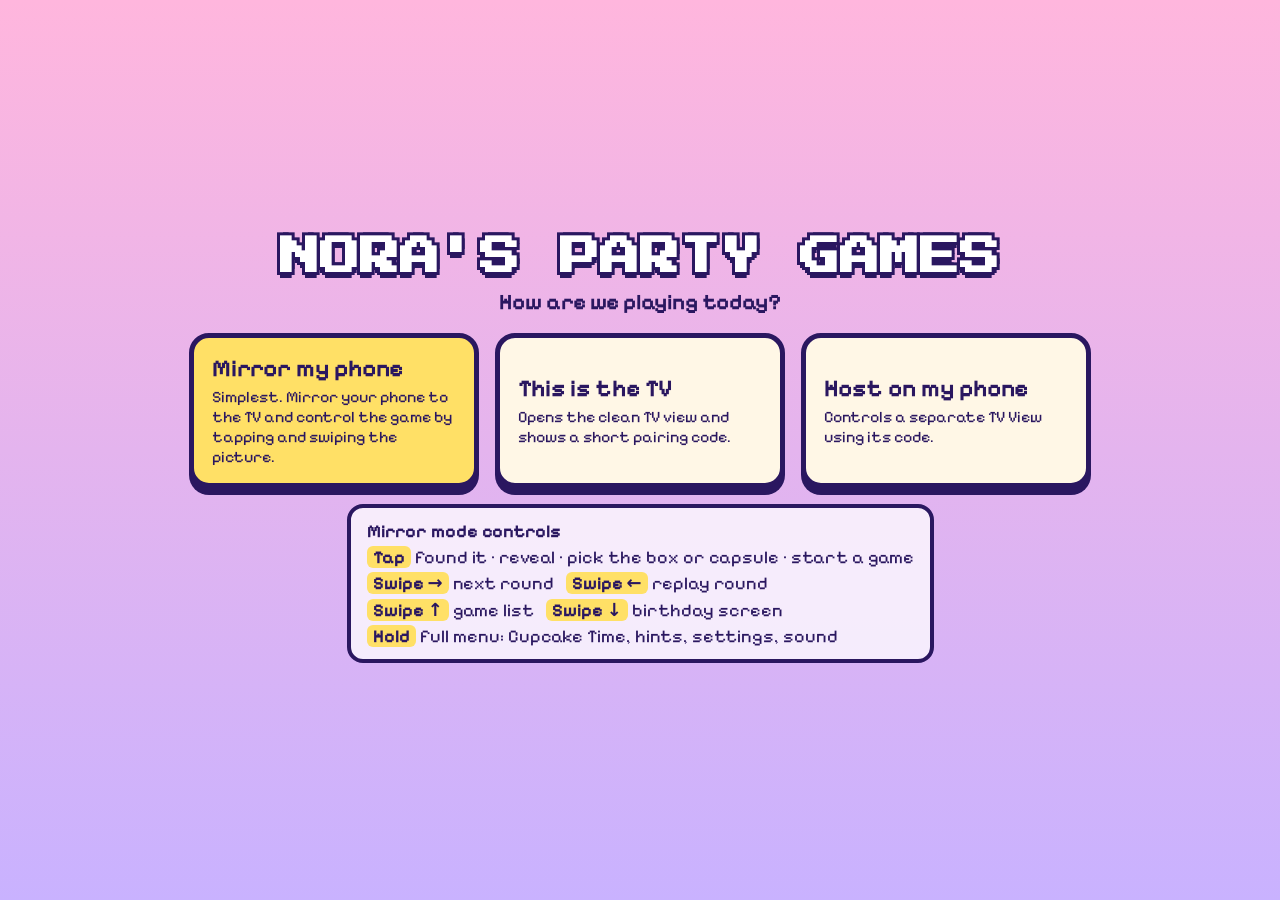
==== commit 78b4cadd: "Party games: tap/swipe/hold gestures in mirror mode, menu only on hold Co-Authored-By: Claude Opus 5" ====
--- a/nora-9/games/index.html
+++ b/nora-9/games/index.html
@@ -16,7 +16,7 @@
 .hidden{display:none!important}
 
 /* ---------- viewport & stage ---------- */
-#viewport{position:fixed;inset:0;overflow:hidden;background:
+#viewport{position:fixed;inset:0;overflow:hidden;touch-action:none;-webkit-touch-callout:none;background:
   repeating-linear-gradient(45deg,#2a1760 0 18px,#24134f 18px 36px)}
 #stage{position:absolute;left:0;top:0;width:1920px;height:1080px;transform-origin:0 0;overflow:hidden;background:#ffd6ec}
 .screen{position:absolute;inset:0;overflow:hidden}
@@ -181,7 +181,9 @@
 #pairbadge.ok .c{font-size:28px;color:#1d9e6b;letter-spacing:2px}
 
 /* ---------- BOOT ---------- */
-#boot{position:fixed;inset:0;z-index:200;background:linear-gradient(180deg,#ffb6dd,#c9b2ff);display:flex;flex-direction:column;align-items:center;justify-content:center;padding:20px;overflow:auto}
+#boot{position:fixed;inset:0;z-index:200;background:linear-gradient(180deg,#ffb6dd,#c9b2ff);display:flex;flex-direction:column;align-items:center;justify-content:flex-start;}
+#boot:before,#boot:after{content:"";margin:auto}
+#boot{padding:20px;overflow:auto}
 #boot h1{font-family:"PS2P";font-size:clamp(18px,3.4vw,40px);color:#fff;text-shadow:3px 3px 0 var(--ink),-3px 3px 0 var(--ink),3px -3px 0 var(--ink),-3px -3px 0 var(--ink),0 6px 0 var(--ink);text-align:center;margin:0 0 6px}
 #boot p{font-size:clamp(15px,2.2vw,22px);font-weight:700;text-align:center;margin:6px 0 18px;max-width:760px}
 .bootbtns{display:flex;flex-wrap:wrap;gap:16px;justify-content:center;max-width:980px}
@@ -191,6 +193,8 @@
 .bootbtn:active{transform:translateY(5px);box-shadow:0 2px 0 var(--ink)}
 #loadbar{margin-top:18px;width:300px;height:18px;border:4px solid var(--ink);border-radius:10px;background:#fff;overflow:hidden}
 #loadbar div{height:100%;width:0;background:var(--pink);transition:width .2s}
+#gestures{margin-top:16px;background:rgba(255,255,255,.75);border:4px solid var(--ink);border-radius:16px;padding:10px 16px;font-size:clamp(14px,2vw,18px);max-width:640px;line-height:1.45}
+#gestures i{font-style:normal;font-weight:700;background:var(--yel);padding:0 6px;border-radius:6px}
 #hostjoin{display:flex;gap:10px;margin-top:10px;justify-content:center}
 #hostjoin input{font-family:"PS2P";font-size:24px;width:180px;text-transform:uppercase;padding:10px;border:5px solid var(--ink);border-radius:14px;text-align:center}
 
@@ -310,10 +314,15 @@
  <p id="bootmsg">Loading the party…</p>
  <div id="loadbar"><div></div></div>
  <div class="bootbtns hidden" id="bootbtns">
-  <button class="bootbtn primary" data-mode="mirror"><b>Mirror my phone</b><span>Simplest. Open this on your phone, mirror it to the TV, tap the screen for host controls.</span></button>
+  <button class="bootbtn primary" data-mode="mirror"><b>Mirror my phone</b><span>Simplest. Mirror your phone to the TV and control the game by tapping and swiping the picture.</span></button>
   <button class="bootbtn" data-mode="tv"><b>This is the TV</b><span>Opens the clean TV view and shows a short pairing code.</span></button>
   <button class="bootbtn" data-mode="host"><b>Host on my phone</b><span>Controls a separate TV View using its code.</span></button>
  </div>
+ <div id="gestures" class="hidden"><b>Mirror mode controls</b>
+  <div><i>Tap</i> found it · reveal · pick the box or capsule · start a game</div>
+  <div><i>Swipe →</i> next round &nbsp; <i>Swipe ←</i> replay round</div>
+  <div><i>Swipe ↑</i> game list &nbsp; <i>Swipe ↓</i> birthday screen</div>
+  <div><i>Hold</i> full menu: Cupcake Time, hints, settings, sound</div></div>
  <div id="hostjoin" class="hidden"><input id="codein" maxlength="4" placeholder="CODE" autocomplete="off" autocapitalize="characters"><button class="bootbtn primary" style="width:auto" id="codego"><b>Pair</b></button></div>
 </div>
 
@@ -362,18 +371,16 @@
 
 /* ================= AUDIO ================= */
 var Snd = {
-  ctx:null, music:null, win:null, musicOn:true, sfxOn:true, started:false,
+  ctx:null, music:null, musicOn:true, sfxOn:true, started:false, tracks:["assets/music1.mp3","assets/music2.mp3"], ti:0,
   init:function(){
     if(this.started) return; this.started=true;
     try{ this.ctx = new (window.AudioContext||window.webkitAudioContext)(); }catch(e){}
-    this.music = new Audio("assets/music.mp3"); this.music.loop=true; this.music.volume=0.2;
-    this.win = new Audio("assets/win.mp3"); this.win.volume=0.28;
-    var self=this; this.win.onended=function(){ if(self.musicOn) self.music.play().catch(function(){}); };
+    var self=this; this.music = new Audio(this.tracks[0]); this.music.volume=0.2;
+    this.music.onended=function(){ self.ti=(self.ti+1)%self.tracks.length; self.music.src=self.tracks[self.ti]; if(self.musicOn) self.music.play().catch(function(){}); };
     if(this.musicOn) this.music.play().catch(function(){});
   },
-  setMusic:function(on){ this.musicOn=on; if(!this.music) return; if(on){ if(this.win && !this.win.paused){} else this.music.play().catch(function(){}); } else { this.music.pause(); if(this.win) this.win.pause(); } },
-  playWin:function(){ if(!this.win||!this.musicOn) return; this.music.pause(); this.win.currentTime=0; this.win.play().catch(function(){}); },
-  stopWin:function(){ if(this.win && !this.win.paused){ this.win.pause(); if(this.musicOn) this.music.play().catch(function(){}); } },
+  setMusic:function(on){ this.musicOn=on; if(!this.music) return; if(on) this.music.play().catch(function(){}); else this.music.pause(); },
+  playWin:function(){}, stopWin:function(){},
   tone:function(f,dur,type,vol,when,slide){
     if(!this.sfxOn||!this.ctx) return; var c=this.ctx; if(c.state==="suspended") c.resume();
     var t=c.currentTime+(when||0); var o=c.createOscillator(), g=c.createGain();
@@ -807,7 +814,7 @@
 function openPanel(){ panelOpen=true; renderPanel(); $("panel").classList.remove("hidden"); $("taphint").classList.add("hidden"); }
 function closePanel(){ panelOpen=false; $("panel").classList.add("hidden"); }
 function renderPanel(){ if(!panelOpen) return; var p=$("panel"); var focused=document.activeElement&&p.contains(document.activeElement)&&document.activeElement.tagName==="INPUT"; if(focused) return;
-  var st=p.scrollTop; p.innerHTML='<div class="ph"><b>Host controls</b><button class="resume" id="fsbtn" style="background:#fff;color:var(--ink)">⛶ Full screen</button><button class="resume" id="resumebtn">▶ Resume</button></div>'+controlsHTML(statusObj(),false); p.scrollTop=st;
+  var st=p.scrollTop; p.innerHTML='<div class="ph"><b>Host menu</b><button class="resume" id="fsbtn" style="background:#fff;color:var(--ink)">⛶ Full screen</button><button class="resume" id="resumebtn">▶ Resume</button></div>'+controlsHTML(statusObj(),false); p.scrollTop=st;
   $("resumebtn").onclick=function(e){ e.stopPropagation(); closePanel(); };
   $("fsbtn").onclick=function(e){ e.stopPropagation(); goFull(); }; }
 
@@ -817,8 +824,62 @@
 function renderHostStatusLine(){ var el=$("hoststat"); if(!el) return; var ok=Net.tvSeenAt&&Date.now()-Net.tvSeenAt<15000; var pend=Object.keys(Net.pending).length;
   el.className=ok?"":"bad"; el.textContent=ok?("Paired with TV "+PAIRCODE+(pend?" · sending…":" · connected")):("Looking for TV "+PAIRCODE+"… keep the TV View open"); }
 
+/* ================= GESTURES (mirror mode) =================
+   Tap        = the obvious action (found it / reveal / pick the box or capsule / start a game)
+   Swipe right = next round (on home or the game list: go to the game list)
+   Swipe left  = replay this round
+   Swipe up    = game list      Swipe down = home
+   Hold        = full host menu (Cupcake Time, hints, settings, sound) */
+function setupGestures(){
+  var vp=$("viewport"), st=null, holdT=null;
+  vp.addEventListener("pointerdown",function(e){
+    if(panelOpen){ closePanel(); st=null; return; }
+    st={x:e.clientX,y:e.clientY,t:Date.now(),used:false,target:e.target};
+    clearTimeout(holdT); holdT=setTimeout(function(){ if(st){ st.used=true; openPanel(); } },650);
+  });
+  vp.addEventListener("pointermove",function(e){ if(st&&Math.hypot(e.clientX-st.x,e.clientY-st.y)>14) clearTimeout(holdT); });
+  vp.addEventListener("pointercancel",function(){ clearTimeout(holdT); st=null; });
+  vp.addEventListener("pointerup",function(e){
+    clearTimeout(holdT); if(!st||st.used){ st=null; return; }
+    var dx=e.clientX-st.x, dy=e.clientY-st.y, s0=st; st=null; var min=Math.max(50,Math.min(window.innerWidth,window.innerHeight)*0.12);
+    if(Math.abs(dx)>min && Math.abs(dx)>Math.abs(dy)*1.3){ gestureSwipe(dx>0?"right":"left"); return; }
+    if(Math.abs(dy)>min && Math.abs(dy)>Math.abs(dx)*1.3){ gestureSwipe(dy>0?"down":"up"); return; }
+    if(Math.abs(dx)<20&&Math.abs(dy)<20) gestureTap(e.clientX,e.clientY,s0.target);
+  });
+  vp.addEventListener("contextmenu",function(e){ e.preventDefault(); });
+}
+function gestureSwipe(dir){
+  var inGame=["hunt","memory","friend","boxes","claw"].indexOf(G.screen)>=0;
+  if(dir==="right") send(inGame?{t:"next"}:{t:"select"});
+  else if(dir==="left"){ if(inGame) send({t:"replay"}); }
+  else if(dir==="up") send({t:"select"});
+  else if(dir==="down") send({t:"home"});
+}
+function gestureTap(cx,cy,target){
+  var sx=(cx-FIT.x)/FIT.s, sy=(cy-FIT.y)/FIT.s, x=sx/K, y=sy/K, i;   // stage px -> scene px
+  var sc=G.screen, ph=G.phase;
+  if(sc==="home"){ send({t:"select"}); return; }
+  if(sc==="select"){ var tile=target&&target.closest?target.closest(".tile"):null; if(tile){ var idx=[].indexOf.call($("sel-grid").children,tile); if(idx>=0) send({t:"game",g:GAMES[idx].id}); } return; }
+  if(sc==="hunt"){ if(ph==="search") send({t:"found"}); return; }
+  if(sc==="memory"||sc==="friend"){ if(ph==="guess") send({t:"reveal"}); return; }
+  if(sc==="boxes"){
+    if(G.box.won) return;
+    for(i=0;i<3;i++){ if(Math.abs(x-BOXX[i])<BOXW*0.62 && y>BOXB-420 && y<BOXB+60){
+      if(G.box.opened[i]) return; send({t:"boxPick",v:i}); setTimeout(function(){ send({t:"reveal"}); },700); return; } }
+    return;
+  }
+  if(sc==="claw"){
+    if(ph!=="choose") return;
+    var best=-1,bd=1e9; for(i=0;i<3;i++){ var d=Math.abs(x-CAPX[i]); if(d<bd){bd=d;best=i;} }
+    if(bd<CAPSZ*0.9 && y>CAPB-CAPSZ*1.8) send({t:"clawPick",v:best});
+    return;
+  }
+}
+
 /* ================= BOOT / MODES ================= */
+var FIT={s:1,x:0,y:0};
 function fit(){ var vw=window.innerWidth, vh=window.innerHeight, s=Math.min(vw/1920,vh/1080); var st=$("stage");
+  FIT={s:s,x:(vw-1920*s)/2,y:(vh-1080*s)/2};
   st.style.transform="translate("+((vw-1920*s)/2)+"px,"+((vh-1080*s)/2)+"px) scale("+s+")"; }
 window.addEventListener("resize",fit);
 function goFull(){ var d=document.documentElement; try{ (d.requestFullscreen||d.webkitRequestFullscreen).call(d).catch(function(){}); }catch(e){} }
@@ -837,8 +898,7 @@
   Snd.init(); keepAwake(); goFull(); fit(); goHome();
   if(mode==="mirror"){
     wireControls($("panel"),false,true);
-    $("viewport").addEventListener("click",function(){ if(!panelOpen) openPanel(); });
-    var th=$("taphint"); th.classList.remove("hidden"); setTimeout(function(){ th.style.opacity=0; setTimeout(function(){th.classList.add("hidden")},1000); },6000);
+    setupGestures();
     statusListeners.push(function(){ renderPanel(); });
   } else if(mode==="tv"){
     try{ PAIRCODE=localStorage.getItem("nora9code")||""; }catch(e){}
@@ -853,13 +913,13 @@
 /* build static parts */
 FX.init(); buildHome(); buildSelect(); memBuild(); boxBuild(); clawBuild(); capReset(); clawRender(); fit();
 preload(function(failed){
-  $("loadbar").classList.add("hidden"); $("bootbtns").classList.remove("hidden");
+  $("loadbar").classList.add("hidden"); $("bootbtns").classList.remove("hidden"); $("gestures").classList.remove("hidden");
   $("bootmsg").innerHTML = failed.length? ("Some art didn’t load: "+failed.map(esc).join(", ")) : "How are we playing today?";
   var h=(location.hash||"").replace("#","");
   if(h==="mirror"||h==="tv"){ /* still need a tap for audio: highlight that button */ var b=document.querySelector('[data-mode="'+h+'"]'); if(b) b.classList.add("primary"); }
 });
 document.querySelectorAll(".bootbtn[data-mode]").forEach(function(b){ b.onclick=function(){ var m=b.getAttribute("data-mode");
-  if(m==="host"){ $("bootbtns").classList.add("hidden"); $("hostjoin").classList.remove("hidden"); $("bootmsg").textContent="Type the code shown on the TV"; $("codein").focus(); return; }
+  if(m==="host"){ $("bootbtns").classList.add("hidden"); $("gestures").classList.add("hidden"); $("hostjoin").classList.remove("hidden"); $("bootmsg").textContent="Type the code shown on the TV"; $("codein").focus(); return; }
   startMode(m); }; });
 $("codego").onclick=function(){ var c=$("codein").value.trim().toUpperCase().replace(/[^A-Z0-9]/g,""); if(c.length!==4){ $("bootmsg").textContent="The code has 4 letters or numbers"; return; }
   PAIRCODE=c; Net.open(c,"host").then(function(ok){ startMode("host"); if(Net.named) Net.named.presence({role:"host"}); renderHost(); }); };
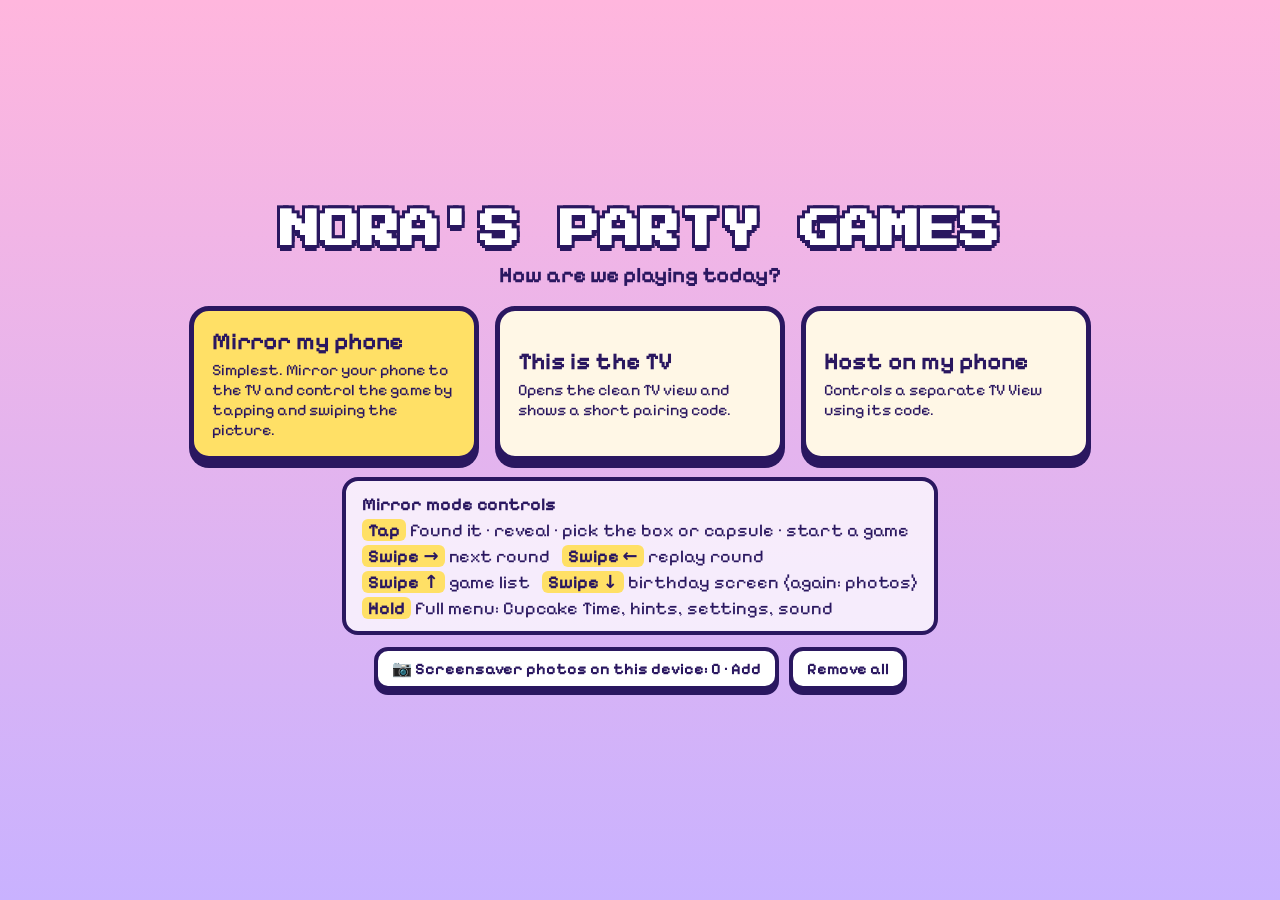
==== commit 314e1512: "Party games: photo screensaver home option (photos stay on the device, never uploaded) Co-Authored-B" ====
--- a/nora-9/games/index.html
+++ b/nora-9/games/index.html
@@ -122,10 +122,10 @@
 #s-friend{background:repeating-conic-gradient(from 0deg at 50% 55%,#ffd1ea 0 10deg,#fff0f8 10deg 20deg)}
 #fr-wrap{position:absolute;left:50%;top:570px;transform:translate(-50%,-50%)}
 #fr-wrap img,#fr-sil{position:absolute;left:0;top:0;width:100%;height:100%}
-#fr-sil{background:#2a1760;-webkit-mask-size:100% 100%;mask-size:100% 100%;-webkit-mask-repeat:no-repeat;mask-repeat:no-repeat;transition:opacity .25s}
-#fr-img{opacity:0;transition:opacity .25s}
-#fr-wrap.revealed #fr-img{opacity:1}
-#fr-wrap.revealed #fr-sil{opacity:0}
+#fr-sil{background:#2a1760;-webkit-mask-size:100% 100%;mask-size:100% 100%;-webkit-mask-repeat:no-repeat;mask-repeat:no-repeat}
+#fr-img{opacity:0}
+#fr-wrap.revealed #fr-img{opacity:1;transition:opacity .25s}
+#fr-wrap.revealed #fr-sil{opacity:0;transition:opacity .25s}
 #fr-wrap.revealed{animation:frBounce .8s cubic-bezier(.2,1.6,.4,1)}
 @keyframes frBounce{0%{transform:translate(-50%,-50%) scale(.85)}60%{transform:translate(-50%,-50%) scale(1.07)}100%{transform:translate(-50%,-50%) scale(1)}}
 #fr-flash{position:absolute;inset:0;background:#fff;opacity:0;pointer-events:none;z-index:24}
@@ -173,6 +173,29 @@
 #cup-text div{animation:cupWob 1.6s ease-in-out infinite}
 #cup-text div:nth-child(2){animation-delay:-.8s}
 @keyframes cupWob{0%,100%{transform:rotate(-3deg) scale(1)}50%{transform:rotate(3deg) scale(1.06)}}
+
+
+/* ---------- PHOTO SCREENSAVER ---------- */
+#s-photos{background:radial-gradient(rgba(255,255,255,.45) 7px,transparent 8px) 0 0/64px 64px,linear-gradient(180deg,#ffb6dd 0%,#d9c4ff 55%,#a9ecff 100%)}
+#ph-title{position:absolute;left:0;right:0;top:64px;text-align:center;font-size:66px;z-index:6}
+#ph-stage{position:absolute;inset:0}
+.pframe{position:absolute;background:#fffaf0;border:9px solid var(--ink);box-shadow:0 14px 0 var(--ink),0 22px 40px rgba(42,23,96,.25);padding:20px 20px 74px;transform:rotate(var(--r))}
+.pframe .pimg{position:relative;width:100%;height:100%;overflow:hidden;border:5px solid var(--ink);background:#ffe3f1}
+.pframe .pimg img{width:100%;height:100%;object-fit:cover;display:block;animation:kb 9s ease-in-out both}
+.pframe .pimg.spr{background:radial-gradient(circle,#fff6fb 30%,#ffd1ea 100%)} .pframe .pimg.spr img{object-fit:contain;padding:30px}
+@keyframes kb{from{transform:scale(1.02)}to{transform:scale(1.1)}}
+.pframe .cap{position:absolute;left:0;right:0;bottom:20px;text-align:center;font-family:"PS2P";font-size:24px;color:var(--ink);letter-spacing:2px}
+.pframe .tape{position:absolute;top:-28px;left:50%;width:160px;height:46px;transform:translateX(-50%) rotate(var(--t));background:repeating-linear-gradient(45deg,#ff9fd0 0 12px,#ffe0ef 12px 24px);border:5px solid var(--ink);z-index:2}
+.pframe .peek{position:absolute;width:170px;bottom:-50px;z-index:3;animation:bob 1.6s ease-in-out infinite}
+.pframe .peek.r{right:-80px}.pframe .peek.l{left:-80px}
+.pframe.in{animation:frameIn 1s cubic-bezier(.2,1.3,.4,1) both}
+.pframe.out{animation:frameOut .75s ease-in forwards}
+@keyframes frameIn{from{transform:translateY(-1250px) rotate(var(--r0))}to{transform:rotate(var(--r))}}
+@keyframes frameOut{to{transform:translateY(1250px) rotate(calc(var(--r) * -4));opacity:.6}}
+#ph-empty{position:absolute;left:0;right:0;bottom:22px;text-align:center;font-size:24px;z-index:6}
+#toast{position:fixed;left:50%;top:14px;transform:translateX(-50%);z-index:300;background:var(--ink);color:#fff;font-weight:700;padding:10px 18px;border-radius:999px;font-size:16px;max-width:92vw;text-align:center}
+.phrow{margin-top:12px;display:flex;gap:10px;justify-content:center;flex-wrap:wrap}
+.phrow button{font-family:"Pixelify";font-weight:700;font-size:16px;background:#fff;border:4px solid var(--ink);border-radius:14px;box-shadow:0 5px 0 var(--ink);padding:8px 14px;color:var(--ink);cursor:pointer}
 
 /* ---------- pairing badge (TV) ---------- */
 #pairbadge{position:absolute;right:26px;bottom:24px;z-index:60;background:var(--cream);border:8px solid var(--ink);border-radius:22px;padding:16px 26px;box-shadow:0 10px 0 var(--ink);text-align:center}
@@ -244,6 +267,12 @@
    <div id="home-name" class="px rainbow"></div>
    <div id="home-nine" class="px" style="font-family:PS2P">9</div>
    <div id="home-sparkles"></div>
+  </div>
+  <!-- PHOTO SCREENSAVER -->
+  <div class="screen hidden" id="s-photos">
+   <div id="ph-title" class="px rainbow"></div>
+   <div id="ph-stage"></div>
+   <div id="ph-empty" class="px sm hidden">Add photos: hold the screen, then tap 📷 Add photos</div>
   </div>
   <!-- SELECT -->
   <div class="screen hidden" id="s-select">
@@ -305,6 +334,8 @@
  </div>
 </div>
 
+<input type="file" id="phfile" accept="image/*" multiple style="display:none">
+<div id="toast" class="hidden"></div>
 <div id="taphint" class="hidden">Tap anywhere for host controls</div>
 <div id="panel" class="hidden ctl"></div>
 <div id="hostapp" class="hidden ctl"></div>
@@ -321,8 +352,9 @@
  <div id="gestures" class="hidden"><b>Mirror mode controls</b>
   <div><i>Tap</i> found it · reveal · pick the box or capsule · start a game</div>
   <div><i>Swipe →</i> next round &nbsp; <i>Swipe ←</i> replay round</div>
-  <div><i>Swipe ↑</i> game list &nbsp; <i>Swipe ↓</i> birthday screen</div>
+  <div><i>Swipe ↑</i> game list &nbsp; <i>Swipe ↓</i> birthday screen (again: photos)</div>
   <div><i>Hold</i> full menu: Cupcake Time, hints, settings, sound</div></div>
+ <div class="phrow hidden" id="bootphotos"><button id="bootaddph">📷 Screensaver photos on this device: <span class="phcount">0</span> · Add</button><button id="bootclrph">Remove all</button></div>
  <div id="hostjoin" class="hidden"><input id="codein" maxlength="4" placeholder="CODE" autocomplete="off" autocapitalize="characters"><button class="bootbtn primary" style="width:auto" id="codego"><b>Pair</b></button></div>
 </div>
 
@@ -332,8 +364,8 @@
 var SB_URL="https://zzetklhwtgrgcpysxcxf.supabase.co", SB_KEY="sb_publishable_zoRf9IfhaOKlV5vfLH61ng_BT2SXHjk";
 /* ================= DATA ================= */
 var K = 1920/1672;
-var SIZES = {"bow":[480,242],"key":[446,480],"teddy":[427,480],"note":[425,480],"hat":[348,480],"giftbox":[480,454],"cupcake":[369,480],"cookie":[480,449],"juice":[319,480],"bigbow":[480,241],"boxclosed":[480,446],"boxopen":[480,265],"cap_pink":[478,480],"cap_blue":[471,480],"cap_yellow":[471,480],"f_kitty":[742,900],"f_melody":[515,900],"f_kuromi":[779,900],"f_keroppi":[711,900],"f_cinna":[900,470],"f_purin":[870,900],"f_pochacco":[611,900],"f_tuxedo":[714,771],"f_chococat":[860,900],"clawhead":[300,236]};
-var PLACE = {"bedroom": [{"x": 112, "y": 440, "s": 95, "rot": -12, "occImg": "occ_bedroom_0.webp", "occBox": [68, 443, 233, 568], "desc": "behind the polka-dot pillow on the bed"}, {"x": 1345, "y": 738, "s": 100, "rot": 10, "occImg": "occ_bedroom_1.webp", "occBox": [1288, 737, 1613, 914], "desc": "peeking out behind the yellow beanbag"}, {"x": 1168, "y": 166, "s": 85, "rot": -8, "occImg": "occ_bedroom_2.webp", "occBox": [1183, 78, 1299, 214], "desc": "on the wall shelf, behind the candy jar"}, {"x": 872, "y": 498, "s": 80, "rot": 0, "occImg": "occ_bedroom_3.webp", "occBox": [832, 514, 931, 601], "desc": "in the bookshelf, on top of the box stack"}, {"x": 805, "y": 818, "s": 90, "rot": 14, "occImg": "occ_bedroom_4.webp", "occBox": [470, 791, 807, 920], "desc": "behind the purple floor cushion"}], "bakery": [{"x": 1048, "y": 428, "s": 85, "rot": 10, "occImg": "occ_bakery_0.webp", "occBox": [926, 348, 1029, 485], "desc": "behind the star-cookie jar on the counter"}, {"x": 1498, "y": 775, "s": 95, "rot": -10, "occImg": "occ_bakery_1.webp", "occBox": [1503, 733, 1668, 936], "desc": "behind the potted plant, front right"}, {"x": 148, "y": 768, "s": 90, "rot": 8, "occImg": "occ_bakery_2.webp", "occBox": [0, 732, 145, 931], "desc": "behind the potted plant, front left"}, {"x": 88, "y": 305, "s": 78, "rot": -6, "occImg": "occ_bakery_3.webp", "occBox": [14, 328, 157, 421], "desc": "in the left window flower box"}, {"x": 1440, "y": 712, "s": 88, "rot": 0, "occImg": "occ_bakery_4.webp", "occBox": [1302, 560, 1639, 689], "desc": "under the cafe table"}]};
+var SIZES = {"bow":[480,242],"key":[446,480],"teddy":[427,480],"note":[425,480],"hat":[348,480],"giftbox":[480,454],"cupcake":[369,480],"cookie":[480,449],"juice":[319,480],"bigbow":[480,241],"boxclosed":[480,446],"boxopen":[480,265],"cap_pink":[478,480],"cap_blue":[471,480],"cap_yellow":[471,480],"f_kitty":[742,900],"f_melody":[515,900],"f_kuromi":[779,900],"f_keroppi":[711,900],"f_cinna":[900,470],"f_purin":[870,900],"f_pochacco":[611,900],"f_tuxedo":[714,771],"f_chococat":[860,900],"clawhead":[300,236],"icecream":[314,480],"lollipop":[288,480],"blower":[480,289],"candle":[161,480],"donut":[480,442]};
+var PLACE = {"bedroom": [{"x": 152, "y": 446, "s": 70, "rot": -10, "desc": "peeking over the polka-dot pillow on the bed", "occImg": "occ_bedroom_0.webp", "occBox": [68, 443, 233, 568]}, {"x": 1562, "y": 760, "s": 72, "rot": 12, "desc": "behind the yellow beanbag, right side", "occImg": "occ_bedroom_1.webp", "occBox": [1288, 737, 1613, 914]}, {"x": 1368, "y": 120, "s": 62, "rot": -6, "desc": "on the wall shelf, behind the yellow box", "occImg": "occ_bedroom_2.webp", "occBox": [1308, 128, 1431, 215]}, {"x": 1080, "y": 515, "s": 62, "rot": 15, "desc": "in the bookshelf, behind the orange teddy", "occImg": "occ_bedroom_3.webp", "occBox": [976, 490, 1089, 607]}, {"x": 812, "y": 808, "s": 66, "rot": 18, "desc": "behind the purple floor cushion", "occImg": "occ_bedroom_4.webp", "occBox": [470, 791, 807, 920]}, {"x": 1542, "y": 452, "s": 52, "rot": -12, "desc": "on the desk, behind the pencil cup", "occImg": "occ_bedroom_5.webp", "occBox": [1483, 440, 1539, 504]}, {"x": 1000, "y": 322, "s": 60, "rot": 8, "desc": "in the window flower box", "occImg": "occ_bedroom_6.webp", "occBox": [868, 328, 1043, 371]}, {"x": 310, "y": 168, "s": 60, "rot": -15, "desc": "behind the moon picture frame", "occImg": "occ_bedroom_7.webp", "occBox": [323, 82, 454, 259]}, {"x": 560, "y": 205, "s": 52, "rot": 10, "desc": "behind the little star picture", "occImg": "occ_bedroom_8.webp", "occBox": [468, 193, 559, 279]}], "bakery": [{"x": 1042, "y": 418, "s": 62, "rot": 12, "desc": "behind the star-cookie jar on the counter", "occImg": "occ_bakery_0.webp", "occBox": [926, 348, 1029, 485]}, {"x": 952, "y": 92, "s": 56, "rot": -8, "desc": "top shelf, between the two candy jars", "occImg": "occ_bakery_1.webp", "occBox": [858, 96, 1033, 203]}, {"x": 1246, "y": 102, "s": 60, "rot": 6, "desc": "top shelf, behind the right bread loaf", "occImg": "occ_bakery_2.webp", "occBox": [1183, 110, 1308, 203]}, {"x": 752, "y": 135, "s": 54, "rot": -14, "desc": "top-left shelf, behind the purple pot", "occImg": "occ_bakery_3.webp", "occBox": [643, 98, 743, 184]}, {"x": 466, "y": 212, "s": 54, "rot": 9, "desc": "behind the stack of plates", "occImg": "occ_bakery_4.webp", "occBox": [418, 224, 513, 269]}, {"x": 446, "y": 402, "s": 58, "rot": -10, "desc": "behind the cash register", "occImg": "occ_bakery_5.webp", "occBox": [233, 420, 473, 485]}, {"x": 908, "y": 345, "s": 50, "rot": 14, "desc": "behind the strawberry cake", "occImg": "occ_bakery_6.webp", "occBox": [762, 348, 919, 447]}, {"x": 500, "y": 614, "s": 54, "rot": -6, "desc": "inside the display case, behind the melon bread", "occImg": "occ_bakery_7.webp", "occBox": [396, 628, 585, 705]}, {"x": 1440, "y": 712, "s": 70, "rot": 0, "desc": "under the cafe table", "occImg": "occ_bakery_8.webp", "occBox": [1302, 560, 1639, 689]}, {"x": 1500, "y": 782, "s": 66, "rot": -12, "desc": "behind the potted plant, front right", "occImg": "occ_bakery_9.webp", "occBox": [1503, 733, 1668, 936]}, {"x": 1598, "y": 338, "s": 56, "rot": 10, "desc": "in the right window flower box", "occImg": "occ_bakery_10.webp", "occBox": [1426, 368, 1655, 415]}]};
 var ITEMS = {
   bow:{img:"bow",say:"the red bow",short:"red bow"},
   key:{img:"key",say:"the golden key",short:"golden key"},
@@ -341,13 +373,12 @@
   note:{img:"note",say:"the green music note",short:"green music note"}
 };
 var ITEM_ORDER=["bow","key","teddy","note"];
-var MEM = [
-  {id:"hat",name:"Party Hat",x:345,b:640,h:200},
-  {id:"giftbox",name:"Gift Box",x:600,b:690,h:175},
-  {id:"cupcake",name:"Cupcake",x:836,b:625,h:205},
-  {id:"cookie",name:"Star Cookie",x:1075,b:690,h:170},
-  {id:"juice",name:"Juice Box",x:1330,b:640,h:200}
-];
+var MEMPOOL = {
+  hat:{name:"Party Hat",h:195}, giftbox:{name:"Gift Box",h:170}, cupcake:{name:"Cupcake",h:195}, cookie:{name:"Star Cookie",h:165},
+  juice:{name:"Juice Box",h:195}, icecream:{name:"Ice Cream Cone",h:200}, lollipop:{name:"Lollipop",h:200}, blower:{name:"Party Blower",h:118},
+  candle:{name:"Birthday Candle",h:200}, donut:{name:"Sprinkle Donut",h:160}
+};
+var MEMSLOTS = {5:[[330,650],[590,690],[836,645],[1080,690],[1340,650]], 6:[[300,655],[520,692],[740,650],[960,692],[1180,650],[1400,690]]};
 var FRIENDS = [
   {id:"f_kitty",name:"Hello Kitty"},{id:"f_melody",name:"My Melody"},{id:"f_kuromi",name:"Kuromi"},
   {id:"f_keroppi",name:"Keroppi"},{id:"f_cinna",name:"Cinnamoroll"},{id:"f_purin",name:"Pompompurin"},
@@ -371,7 +402,7 @@
 
 /* ================= AUDIO ================= */
 var Snd = {
-  ctx:null, music:null, musicOn:true, sfxOn:true, started:false, tracks:["assets/music1.mp3","assets/music2.mp3"], ti:0,
+  ctx:null, music:null, musicOn:true, sfxOn:true, started:false, tracks:["assets/music1.mp3","assets/music2.mp3","assets/music3.mp3","assets/music4.mp3","assets/music5.mp3"], ti:0,
   init:function(){
     if(this.started) return; this.started=true;
     try{ this.ctx = new (window.AudioContext||window.webkitAudioContext)(); }catch(e){}
@@ -428,7 +459,7 @@
 var G = {
   screen:"home", phase:"",
   hunt:{round:0,item:"bow",scene:"bakery",place:0,last:{bakery:-1,bedroom:-1}},
-  mem:{round:0,secs:10,missing:-1,last:-1},
+  mem:{round:0,secs:10,missing:-1,lastId:null,set:[],fresh:[]},
   fr:{idx:0},
   box:{round:0,bowAt:0,picked:-1,opened:[false,false,false],won:false,chosen:"random"},
   claw:{round:0,assign:["teddy","cupcake","dance"],custom:["","",""],picked:-1}
@@ -445,9 +476,10 @@
 }
 function showScreen(name){
   clearOverlays(); FX.clear();
-  ["home","select","hunt","memory","friend","boxes","claw","cupcake"].forEach(function(s){ $("s-"+s).classList.toggle("hidden",s!==name); });
+  ["home","photos","select","hunt","memory","friend","boxes","claw","cupcake"].forEach(function(s){ $("s-"+s).classList.toggle("hidden",s!==name); });
   G.screen=name; G.phase="";
-  FX.setAmbient(name==="home"?60:(name==="cupcake"?40:0));
+  FX.setAmbient(name==="home"?60:(name==="cupcake"?40:(name==="photos"?28:0)));
+  if(PH.timer){ clearInterval(PH.timer); PH.timer=null; }
   clearInterval(homeSparkTimer); clearInterval(cupSparkTimer);
   if(name==="home") homeSparkTimer=setInterval(function(){ sparkles($("home-sparkles"),150+Math.random()*1620,120+Math.random()*820,1,10); },1700);
   if(name==="cupcake") cupSparkTimer=setInterval(function(){ sparkles($("cup-sparkles"),900+Math.random()*900,120+Math.random()*700,2,80); },900);
@@ -480,6 +512,73 @@
   function shade(h){ var n=parseInt(h.slice(1),16); var r=(n>>16)*.78|0,g=((n>>8)&255)*.78|0,b=(n&255)*.78|0; return "rgb("+r+","+g+","+b+")"; }
 }
 function goHome(){ flow(); showScreen("home"); }
+/* ---------- PHOTO SCREENSAVER (photos stay on this device only) ---------- */
+var PH={list:[],idx:0,timer:null,cycle:0,friendI:0};
+var MONTHS=["JANUARY","FEBRUARY","MARCH","APRIL","MAY","JUNE","JULY","AUGUST","SEPTEMBER","OCTOBER","NOVEMBER","DECEMBER"];
+function phCaption(name){ var m=/(20\d\d)[-_ ]?(\d\d)[-_ ]?(\d\d)/.exec(name||""); if(!m) return ""; var mo=+m[2]; if(mo<1||mo>12) return ""; return MONTHS[mo-1]+" "+m[1]; }
+function idb(){ return new Promise(function(res,rej){ try{ var r=indexedDB.open("nora9photos",1);
+  r.onupgradeneeded=function(){ r.result.createObjectStore("p",{keyPath:"id"}); }; r.onsuccess=function(){ res(r.result); }; r.onerror=function(){ rej(r.error); }; }catch(e){ rej(e); } }); }
+function idbReq(q){ return new Promise(function(res,rej){ q.onsuccess=function(){ res(q.result); }; q.onerror=function(){ rej(q.error); }; }); }
+async function phLoad(){
+  try{ var db=await idb(); var all=await idbReq(db.transaction("p").objectStore("p").getAll());
+    PH.list.forEach(function(p){ URL.revokeObjectURL(p.url); });
+    PH.list=shuffle(all.map(function(r){ return {id:r.id,url:URL.createObjectURL(r.blob),w:r.w,h:r.h,cap:r.cap}; })); PH.idx=0;
+  }catch(e){ console.warn("photos unavailable",e); }
+  phCounts();
+}
+function phCounts(){ var n=PH.list.length; document.querySelectorAll(".phcount").forEach(function(el){ el.textContent=n; }); if(G.screen==="photos") $("ph-empty").classList.toggle("hidden",n>0); }
+function toast(msg,ms){ var t=$("toast"); t.textContent=msg; t.classList.remove("hidden"); clearTimeout(toast.t); if(ms) toast.t=setTimeout(function(){ t.classList.add("hidden"); },ms); }
+function fileToImage(file){ return new Promise(function(res,rej){ var u=URL.createObjectURL(file), im=new Image(); im.onload=function(){ res(im); }; im.onerror=function(){ URL.revokeObjectURL(u); rej(new Error("decode")); }; im.src=u; }); }
+async function phAddFiles(files){
+  files=[].slice.call(files||[]); if(!files.length) return; var ok=0, bad=0, db;
+  try{ db=await idb(); }catch(e){ toast("This browser can’t save photos (private browsing?)",5000); return; }
+  for(var i=0;i<files.length;i++){
+    toast("Adding photos… "+(i+1)+" of "+files.length);
+    try{ var im=await fileToImage(files[i]); var w=im.naturalWidth, h=im.naturalHeight, r=Math.min(1,1600/Math.max(w,h));
+      var cv=document.createElement("canvas"); cv.width=Math.round(w*r); cv.height=Math.round(h*r); cv.getContext("2d").drawImage(im,0,0,cv.width,cv.height); URL.revokeObjectURL(im.src);
+      var blob=await new Promise(function(res){ cv.toBlob(res,"image/jpeg",0.85); }); if(!blob) throw new Error("blob");
+      var rec={id:Date.now().toString(36)+Math.random().toString(36).slice(2,7),blob:blob,w:cv.width,h:cv.height,cap:phCaption(files[i].name)};
+      await idbReq(db.transaction("p","readwrite").objectStore("p").put(rec)); ok++;
+    }catch(e){ bad++; }
+  }
+  await phLoad(); toast("Added "+ok+" photo"+(ok===1?"":"s")+(bad?" ("+bad+" couldn’t be read)":"")+" · "+PH.list.length+" total",4000);
+  if(MODE==="mirror") renderPanel(); pushStatus();
+}
+async function phClear(){ if(!confirm("Remove all screensaver photos from this device?")) return;
+  try{ var db=await idb(); await idbReq(db.transaction("p","readwrite").objectStore("p").clear()); }catch(e){}
+  await phLoad(); toast("Photos removed from this device",3000); if(MODE==="mirror") renderPanel(); pushStatus(); }
+function phPick(){ var f=$("phfile"); f.value=""; f.click(); }
+
+function goPhotos(){ flow(); showScreen("photos"); $("ph-stage").innerHTML=""; PH.cycle=0; phCounts(); phNext(); PH.timer=setInterval(phNext,8500); pushStatus(); }
+function phNext(){
+  if(G.screen!=="photos") return;
+  var st=$("ph-stage");
+  [].slice.call(st.children).forEach(function(f){ if(f.classList.contains("out")) return; f.classList.remove("in"); f.classList.add("out"); setTimeout(function(){ f.remove(); },800); });
+  var items=[], n, i;
+  if(PH.list.length){
+    var peekAhead=[]; for(i=0;i<3;i++) peekAhead.push(PH.list[(PH.idx+i)%PH.list.length]);
+    var portraits=peekAhead.filter(function(p){ return p.h>=p.w; }).length;
+    n = Math.min(PH.list.length, (portraits===3 && PH.cycle%3!==2) ? 3 : 2);
+    for(i=0;i<n;i++){ items.push(PH.list[PH.idx%PH.list.length]); PH.idx++; if(PH.idx>=PH.list.length){ PH.idx=0; shuffle(PH.list); } }
+  } else {
+    n=3; for(i=0;i<3;i++){ var f=FRIENDS[(PH.friendI++)%FRIENDS.length]; items.push({sprite:f.id,w:3,h:4,cap:f.name.toUpperCase()}); }
+  }
+  PH.cycle++;
+  var AX=60, AW=1800, AY=185, AH=860, colW=AW/n, padX=58, padY=112, maxW=colW-padX-70, maxH=AH-padY-60;
+  items.forEach(function(p,k){
+    var a=p.w/p.h, iw=Math.min(maxW,maxH*a), ih=iw/a, fw=iw+padX, fh=ih+padY;
+    var cx=AX+colW*(k+0.5)+(Math.random()*40-20), cy=AY+AH/2+(Math.random()*50-25);
+    var rot=((k%2?1:-1)*(1.5+Math.random()*4)).toFixed(1);
+    var fr=document.createElement("div"); fr.className="pframe in";
+    fr.style.left=(cx-fw/2)+"px"; fr.style.top=(cy-fh/2)+"px"; fr.style.width=fw+"px"; fr.style.height=fh+"px";
+    fr.style.setProperty("--r",rot+"deg"); fr.style.setProperty("--r0",(rot*-3)+"deg"); fr.style.animationDelay=(0.35+k*0.28)+"s";
+    var inner = p.sprite ? '<div class="pimg spr"><img src="'+A(p.sprite)+'"></div>' : '<div class="pimg"><img src="'+p.url+'"></div>';
+    var peek = (k===(PH.cycle%n)) ? '<img class="peek '+(k%2?'l':'r')+'" src="'+A(FRIENDS[(PH.cycle*7+k)%FRIENDS.length].id)+'">' : '';
+    fr.innerHTML='<div class="tape" style="--t:'+(Math.random()*10-5).toFixed(1)+'deg"></div>'+inner+'<div class="cap">'+esc(p.cap||"♥ NORA ♥")+'</div>'+peek;
+    st.appendChild(fr);
+  });
+}
+
 
 /* ---------- SELECT ---------- */
 function buildSelect(){
@@ -491,13 +590,23 @@
 
 /* ---------- HUNT ---------- */
 function huntPlace(){ return PLACE[G.hunt.scene][G.hunt.place]; }
-function huntNewRound(){ var h=G.hunt; h.round++; h.item=ITEM_ORDER[(h.round-1)%4]; h.scene=(h.round%2===1)?"bakery":"bedroom";
-  var n=PLACE[h.scene].length, p; do{ p=rand(n); }while(p===h.last[h.scene] && n>1); h.last[h.scene]=p; h.place=p; }
+var huntBag=[], huntRecent=[], huntPrev=null; try{ huntRecent=JSON.parse(localStorage.getItem('nora9hunt')||'[]')||[]; }catch(e){ huntRecent=[]; }
+function huntNewRound(){ var h=G.hunt; h.round++;
+  if(!huntBag.length){ huntBag=shuffle(ITEM_ORDER.slice()); if(huntBag[0]===h.item) huntBag.push(huntBag.shift()); }
+  h.item=huntBag.shift();
+  h.scene = h.round===1 ? (Math.random()<.5?"bakery":"bedroom") : (Math.random()<.65 ? (h.scene==="bakery"?"bedroom":"bakery") : h.scene);
+  var list=PLACE[h.scene], ok=[];
+  for(var i=0;i<list.length;i++){ var key=h.scene+i; if(huntRecent.indexOf(key)>=0) continue;
+    if(huntPrev && Math.hypot(list[i].x-huntPrev.x,list[i].y-huntPrev.y)<480) continue; ok.push(i); }
+  if(!ok.length) for(i=0;i<list.length;i++) if(huntRecent.indexOf(h.scene+i)<0) ok.push(i);
+  if(!ok.length) for(i=0;i<list.length;i++) ok.push(i);
+  h.place=ok[rand(ok.length)]; h.rotJ=Math.round(Math.random()*16-8);
+  huntRecent.push(h.scene+h.place); if(huntRecent.length>14) huntRecent.shift(); huntPrev=list[h.place]; try{ localStorage.setItem('nora9hunt',JSON.stringify(huntRecent)); }catch(e){} }
 function huntRender(){
   var h=G.hunt, p=huntPlace(), it=ITEMS[h.item], sz=SIZES[it.img];
   $("hunt-bg").src=A(h.scene);
   var r=p.s/Math.max(sz[0],sz[1]), w=sz[0]*r, hh=sz[1]*r;
-  var el=$("hunt-item"); el.style.width=w+"px"; el.style.height=hh+"px"; el.style.left=(p.x-w/2)+"px"; el.style.top=(p.y-hh/2)+"px"; el.style.transform="rotate("+p.rot+"deg)";
+  var el=$("hunt-item"); el.style.width=w+"px"; el.style.height=hh+"px"; el.style.left=(p.x-w/2)+"px"; el.style.top=(p.y-hh/2)+"px"; el.style.transform="rotate("+(p.rot+(h.rotJ||0))+"deg)";
   el.className=""; $("hunt-item-img").src=A(it.img);
   var o=$("hunt-occ"); o.src="assets/"+p.occImg; o.style.left=p.occBox[0]+"px"; o.style.top=p.occBox[1]+"px"; o.style.width=(p.occBox[2]-p.occBox[0])+"px"; o.style.height=(p.occBox[3]-p.occBox[1])+"px";
   $("hunt-chip-img").src=A(it.img);
@@ -518,7 +627,7 @@
 function huntShow(found){
   if(G.screen!=="hunt"||G.phase!=="search") return;
   flow(); if(wiggleTimer){clearInterval(wiggleTimer);wiggleTimer=null;}
-  var p=huntPlace(), cx=p.x*K, cy=p.y*K, R=p.s*K*0.95;
+  var p=huntPlace(), cx=p.x*K, cy=p.y*K, R=Math.max(90,p.s*K*1.15);
   var s=$("spot"); s.style.background="radial-gradient(circle at "+cx+"px "+cy+"px, transparent 0 "+R+"px, rgba(42,23,96,.62) "+(R+50)+"px)"; s.classList.remove("hidden");
   var ring=$("hunt-ring"); var d=R*2; ring.style.width=d+"px"; ring.style.height=d+"px"; ring.style.left=(cx-R)+"px"; ring.style.top=(cy-R)+"px"; ring.classList.remove("hidden");
   $("hunt-item").className="wigloop"; $("hunt-chip").classList.add("hidden");
@@ -529,22 +638,33 @@
 }
 
 /* ---------- MEMORY ---------- */
+function memSlot(i){ var sl=MEMSLOTS[G.mem.set.length][i]; var id=G.mem.set[i], it=MEMPOOL[id], sz=SIZES[id]; var h=it.h, w=sz[0]*h/sz[1]; if(w>205){ h=h*205/w; w=205; } return {id:id,name:it.name,x:sl[0],b:sl[1],w:w,h:h}; }
 function memBuild(){
   var host=$("mem-items"); host.innerHTML="";
-  MEM.forEach(function(m,i){ var sz=SIZES[m.id], h=m.h, w=sz[0]*h/sz[1];
+  for(var i=0;i<G.mem.set.length;i++){ var m=memSlot(i);
     var im=document.createElement("img"); im.src=A(m.id); im.className="mem-item"; im.id="mem-"+i;
-    im.style.width=w+"px"; im.style.height=h+"px"; im.style.left=(m.x-w/2)+"px"; im.style.top=(m.b-h)+"px"; im.style.opacity=0; host.appendChild(im);
-    var lb=document.createElement("div"); lb.className="mem-label px sm hidden"; lb.id="meml-"+i; lb.textContent=m.name; lb.style.left=m.x+"px"; lb.style.top=(m.b+10)+"px"; host.appendChild(lb); });
+    im.style.width=m.w+"px"; im.style.height=m.h+"px"; im.style.left=(m.x-m.w/2)+"px"; im.style.top=(m.b-m.h)+"px"; im.style.opacity=0; host.appendChild(im); }
+}
+function memNewSet(){
+  var m=G.mem, all=Object.keys(MEMPOOL), n=m.round>=3?6:5, prev=m.set.slice();
+  if(!prev.length){ m.set=shuffle(all.slice()).slice(0,n); m.fresh=[]; return; }
+  var cur=shuffle(prev.slice()), add=n-cur.length, k=1+rand(2), drop=Math.max(0,k-add);
+  cur=cur.slice(0,cur.length-drop);
+  var avail=shuffle(all.filter(function(id){ return prev.indexOf(id)<0; }));
+  var fresh=avail.slice(0,n-cur.length); cur=cur.concat(fresh);
+  var tries=0; do{ shuffle(cur); tries++; }while(tries<30 && cur.some(function(id,i){ return prev[i]===id; }));
+  m.set=cur; m.fresh=fresh;
 }
 async function memRound(isNew){
   var t=flow(); showScreen("memory"); var m=G.mem;
-  if(isNew||m.missing<0){ m.round++; var x; do{x=rand(5);}while(x===m.last); m.missing=x; m.last=x; }
-  for(var i=0;i<5;i++){ $("mem-"+i).style.opacity=0; $("mem-"+i).classList.remove("pop"); $("meml-"+i).classList.add("hidden"); }
+  if(isNew||!m.set.length){ m.round++; memNewSet(); var x, lastId=m.lastId; do{x=rand(m.set.length);}while(m.set[x]===lastId && m.set.length>1); m.missing=x; m.lastId=m.set[x]; }
+  memBuild();
   G.phase="intro"; pushStatus();
-  card('<div class="big">You have '+m.secs+' seconds to memorize what’s on the table!</div>'); Snd.chime();
+  var news=(m.fresh&&m.fresh.length)?'<div style="font-family:Pixelify;font-weight:700;font-size:44px;margin-top:26px;color:#ff3d9a">Watch out: new things on the table!</div>':'';
+  card('<div class="big">You have '+m.secs+' seconds to memorize what’s on the table!</div>'+news); Snd.chime();
   if(!await sleep(4200,t)) return; $("card").classList.add("hidden");
   G.phase="countdown"; pushStatus(); if(!await countdown(t)) return;
-  for(i=0;i<5;i++){ (function(el,d){ setTimeout(function(){ el.style.opacity=1; el.classList.add("pop"); },d); })($("mem-"+i),i*80); }
+  for(var i=0;i<m.set.length;i++){ (function(el,d){ setTimeout(function(){ el.style.opacity=1; el.classList.add("pop"); },d); })($("mem-"+i),i*80); }
   G.phase="study"; pushStatus();
   var tm=$("mem-timer"); tm.classList.remove("hidden","low");
   for(var s=m.secs;s>0;s--){ tm.textContent=s; tm.classList.toggle("low",s<=3); if(s<=3) Snd.tick(); if(!await sleep(1000,t)) return; }
@@ -557,8 +677,7 @@
 }
 function memReveal(){
   if(G.screen!=="memory"||G.phase!=="guess") return; flow();
-  var m=MEM[G.mem.missing], el=$("mem-"+G.mem.missing); el.style.opacity=1; el.classList.remove("pop"); void el.offsetWidth; el.classList.add("pop");
-  
+  var m=memSlot(G.mem.missing), el=$("mem-"+G.mem.missing); el.style.opacity=1; el.classList.remove("pop"); void el.offsetWidth; el.classList.add("pop");
   sparkles($("s-memory"),m.x*K,(m.b-m.h/2)*K,10,m.h*K*1.4); Snd.chime(); FX.burst(m.x*K,(m.b-m.h/2)*K,70,12);
   banner("It was the "+m.name+"!","",true); G.phase="revealed"; pushStatus();
 }
@@ -566,8 +685,11 @@
 /* ---------- FRIEND ---------- */
 function frRender(){
   var f=FRIENDS[G.fr.idx], sz=SIZES[f.id], r=Math.min(1100/sz[0],720/sz[1]);
-  var w=$("fr-wrap"); w.className=""; w.style.width=sz[0]*r+"px"; w.style.height=sz[1]*r+"px";
-  $("fr-img").src=A(f.id);
+  var w=$("fr-wrap"), img=$("fr-img"); w.style.visibility="hidden"; w.className=""; img.style.opacity=0; void w.offsetWidth;
+  w.style.width=sz[0]*r+"px"; w.style.height=sz[1]*r+"px";
+  img.src=A(f.id); var want=G.fr.idx;
+  function show(){ requestAnimationFrame(function(){ requestAnimationFrame(function(){ if(G.fr.idx!==want) return; img.style.opacity=""; w.style.visibility=""; }); }); }
+  if(img.decode) img.decode().then(show,show); else show();
   var sil=$("fr-sil"); sil.style.webkitMaskImage="url("+A(f.id)+")"; sil.style.maskImage="url("+A(f.id)+")";
   $("fr-count").textContent="FRIEND "+(G.fr.idx+1)+" OF "+FRIENDS.length;
   $("fr-name").classList.add("hidden");
@@ -666,7 +788,7 @@
 function reveal(){ var s=G.screen; if(s==="hunt") huntShow(false); else if(s==="memory") memReveal(); else if(s==="friend") frReveal(); else if(s==="boxes") boxReveal(); }
 function runCmd(c){
   switch(c.t){
-    case "home": goHome(); break; case "select": goSelect(); break; case "game": startGame(c.g); break;
+    case "home": goHome(); break; case "photos": goPhotos(); break; case "select": goSelect(); break; case "game": startGame(c.g); break;
     case "next": nextRound(); break; case "reveal": reveal(); break; case "replay": replay(); break; case "cupcake": goCupcake(); break;
     case "hint": huntHint(); break; case "found": huntShow(true); break;
     case "memSecs": G.mem.secs=Math.max(3,Math.min(60,c.v|0)); break;
@@ -681,9 +803,9 @@
 /* ================= STATUS (what the host sees) ================= */
 function statusObj(){
   var h=G.hunt, p=PLACE[h.scene][h.place];
-  return {screen:G.screen,phase:G.phase,music:Snd.musicOn,sfx:Snd.sfxOn,
+  return {screen:G.screen,phase:G.phase,music:Snd.musicOn,sfx:Snd.sfxOn,photos:PH.list.length,
     hunt:{round:h.round,item:ITEMS[h.item].short,scene:h.scene==="bakery"?"Bakery":"Bedroom",where:p?p.desc:""},
-    mem:{secs:G.mem.secs,round:G.mem.round,missing:G.mem.missing>=0?MEM[G.mem.missing].name:""},
+    mem:{secs:G.mem.secs,round:G.mem.round,missing:(G.mem.missing>=0&&G.mem.set.length)?MEMPOOL[G.mem.set[G.mem.missing]].name:"",fresh:(G.mem.fresh||[]).map(function(id){return MEMPOOL[id].name})},
     fr:{n:G.fr.idx+1,of:FRIENDS.length,name:FRIENDS[G.fr.idx].name},
     box:{bowAt:G.box.bowAt,picked:G.box.picked,opened:G.box.opened,won:G.box.won,chosen:G.box.chosen},
     claw:{assign:G.claw.assign,custom:G.claw.custom,picked:G.claw.picked},
@@ -742,66 +864,69 @@
 /* ================= HOST CONTROLS UI ================= */
 var MODE=null, PAIRCODE="", LAST_STATUS=null;
 function send(c){ if(MODE==="mirror"){ runCmd(c); } else if(MODE==="host"){ Net.send(c); } }
+function btn(c,label,cls,dis){ return '<button class="'+(cls||'')+'" data-c=\''+JSON.stringify(c)+'\' '+(dis?'disabled':'')+'>'+label+'</button>'; }
 function controlsHTML(s, isHostApp){
   if(!s) return '<div class="info">Waiting for the TV…</div>';
-  var h=''; var game=["hunt","memory","friend","boxes","claw"].indexOf(s.screen)>=0;
-  h+='<div class="row">'+
-    '<button data-c=\'{"t":"home"}\'>🏠 Home</button>'+
-    '<button data-c=\'{"t":"select"}\'>🎮 Choose a Game</button>'+
-    '<button class="main" data-c=\'{"t":"next"}\' '+(game?'':'disabled')+'>▶ Next Round</button>'+
-    '<button class="rev" data-c=\'{"t":"reveal"}\' '+(canReveal(s)?'':'disabled')+'>✨ Reveal</button>'+
-    '<button data-c=\'{"t":"replay"}\' '+(game?'':'disabled')+'>↺ Replay</button>'+
-    '<button class="cup" data-c=\'{"t":"cupcake"}\'>🧁 Cupcake Time</button></div>';
-  h+='<div class="lab">Jump to a game</div><div class="row">';
-  GAMES.forEach(function(g,i){ h+='<button class="'+(s.screen===g.id?'on':'')+'" data-c=\'{"t":"game","g":"'+g.id+'"}\'>'+(i+1)+'. '+esc(isHostApp?g.name:g.short)+'</button>'; });
+  var h='', game=["hunt","memory","friend","boxes","claw"].indexOf(s.screen)>=0;
+  if(game) h+=gameHTML(s,isHostApp);
+  else if(s.screen==="cupcake") h+='<div class="info">Cupcake Time is up! Tap Home when you’re done.</div>';
+  else if(s.screen==="select") h+='<div class="info">Kids see the game list. Pick a game below.</div>';
+  else if(s.screen==="photos") h+='<div class="info">Photo screensaver is up ('+(s.photos||0)+' photos on the TV device).</div>';
+  else h+='<div class="info">Birthday screen is up. Pick a game whenever you’re ready.</div>';
+  h+='<div class="lab">Go to</div><div class="row">'+btn({t:"home"},"🏠 Birthday")+btn({t:"photos"},"🖼 Photo screensaver")+btn({t:"select"},"🎮 Game list")+btn({t:"cupcake"},"🧁 Cupcake Time","cup")+'</div>';
+  h+='<div class="row">';
+  GAMES.forEach(function(g,i){ h+=btn({t:"game",g:g.id},(i+1)+'. '+esc(isHostApp?g.name:g.short),s.screen===g.id?'on':''); });
   h+='</div>';
-  h+=contextHTML(s,isHostApp);
-  h+='<div class="lab">Sound</div><div class="row"><button class="'+(s.music?'on':'')+'" data-c=\'{"t":"music","v":'+(!s.music)+'}\'>♪ Music '+(s.music?'ON':'OFF')+'</button>'+
-     '<button class="'+(s.sfx?'on':'')+'" data-c=\'{"t":"sfx","v":'+(!s.sfx)+'}\'>🔔 Sounds '+(s.sfx?'ON':'OFF')+'</button></div>';
+  h+='<div class="lab">Sound</div><div class="row">'+btn({t:"music",v:!s.music},'♪ Music '+(s.music?'ON':'OFF'),s.music?'on':'')+btn({t:"sfx",v:!s.sfx},'🔔 Sounds '+(s.sfx?'ON':'OFF'),s.sfx?'on':'')+'</div>';
+  if(!isHostApp) h+='<div class="lab">Screensaver photos on this device: '+(s.photos||0)+'</div><div class="row"><button id="addph">📷 Add photos</button><button id="clrph">Remove all</button></div>';
+  else h+='<div class="info">Screensaver photos live on the TV device. Add them on its start screen.</div>';
   return h;
 }
 function canReveal(s){ if(s.screen==="hunt") return s.phase==="search"; if(s.screen==="memory") return s.phase==="guess"; if(s.screen==="friend") return s.phase==="guess"; if(s.screen==="boxes") return s.box.picked>=0&&!s.box.won; return false; }
-function contextHTML(s,isHostApp){
-  var h='';
+function gameHTML(s,isHostApp){
+  var h='', next=btn({t:"next"},"▶ Next Round","main"), replay=btn({t:"replay"},"↺ Replay");
   if(s.screen==="hunt"){
+    var srch=s.phase==="search";
     h+='<div class="lab">Find the Hidden Item · Round '+s.hunt.round+'</div>';
-    h+='<div class="row"><button class="go" data-c=\'{"t":"found"}\' '+(s.phase==="search"?'':'disabled')+'>🎉 Found It!</button><button data-c=\'{"t":"hint"}\' '+(s.phase==="search"?'':'disabled')+'>👋 Hint (wiggle)</button></div>';
+    h+='<div class="row">'+btn({t:"found"},"🎉 Found It!","go",!srch)+btn({t:"hint"},"👋 Hint","",!srch)+btn({t:"reveal"},"✨ Show Them","rev",!srch)+replay+next+'</div>';
     h+='<div class="info">'+esc(s.hunt.scene)+' · '+esc(s.hunt.item)+(isHostApp?' · <b>'+esc(s.hunt.where)+'</b>':'')+' · '+phaseText(s)+'</div>';
   } else if(s.screen==="memory"){
     h+='<div class="lab">What Disappeared? · Round '+s.mem.round+'</div>';
-    h+='<div class="row"><span class="secs">Memorize: '+s.mem.secs+'s</span><button data-c=\'{"t":"memSecs","v":'+(s.mem.secs-5)+'}\'>− 5s</button><button data-c=\'{"t":"memSecs","v":'+(s.mem.secs+5)+'}\'>+ 5s</button></div>';
-    h+='<div class="info">'+phaseText(s)+(isHostApp&&s.mem.missing?' · Missing this round: <b>'+esc(s.mem.missing)+'</b>':'')+'<br>New time applies on the next round.</div>';
+    h+='<div class="row">'+btn({t:"reveal"},"✨ Reveal","rev",!canReveal(s))+replay+next+'</div>';
+    h+='<div class="row"><span class="secs">Memorize: '+s.mem.secs+'s</span>'+btn({t:"memSecs",v:s.mem.secs-5},"− 5s")+btn({t:"memSecs",v:s.mem.secs+5},"+ 5s")+'</div>';
+    h+='<div class="info">'+phaseText(s)+(isHostApp&&s.mem.missing?' · Missing: <b>'+esc(s.mem.missing)+'</b>':'')+(isHostApp&&s.mem.fresh&&s.mem.fresh.length?' · New: '+esc(s.mem.fresh.join(", ")):'')+'<br>New time applies next round.</div>';
   } else if(s.screen==="friend"){
-    h+='<div class="lab">Guess the Friend</div><div class="info">Friend '+s.fr.n+' of '+s.fr.of+(isHostApp?' · Answer: <b>'+esc(s.fr.name)+'</b>':'')+' · '+phaseText(s)+'</div>';
+    h+='<div class="lab">Guess the Friend · '+s.fr.n+' of '+s.fr.of+'</div>';
+    h+='<div class="row">'+btn({t:"reveal"},"✨ Reveal","rev",!canReveal(s))+replay+btn({t:"next"},"▶ Next Friend","main")+'</div>';
+    h+='<div class="info">'+(isHostApp?'Answer: <b>'+esc(s.fr.name)+'</b> · ':'')+phaseText(s)+'</div>';
   } else if(s.screen==="boxes"){
     var b=s.box, locked=b.won||b.opened.indexOf(true)>=0;
-    h+='<div class="lab">Kids picked</div><div class="row">';
-    for(var i=0;i<3;i++) h+='<button class="'+(b.picked===i?'on':'')+'" data-c=\'{"t":"boxPick","v":'+i+'}\' '+((b.won||b.opened[i])?'disabled':'')+'>Box '+(i+1)+'</button>';
-    h+='</div><div class="row"><button class="rev" data-c=\'{"t":"reveal"}\' '+(canReveal(s)?'':'disabled')+'>Open picked box</button><button data-c=\'{"t":"boxAnswer"}\' '+(b.won?'disabled':'')+'>Show where the bow is</button></div>';
+    h+='<div class="lab">Pick the Hiding Spot · Kids picked</div><div class="row">';
+    for(var i=0;i<3;i++) h+=btn({t:"boxPick",v:i},'Box '+(i+1),b.picked===i?'on':'',b.won||b.opened[i]);
+    h+='</div><div class="row">'+btn({t:"reveal"},"✨ Open It","rev",!canReveal(s))+btn({t:"boxAnswer"},"Show the Bow","",b.won)+next+'</div>';
     h+='<div class="lab">Hide the bow (before opening)</div><div class="row">';
-    for(i=0;i<3;i++) h+='<button '+(isHostApp&&b.chosen==="host"&&b.bowAt===i?'class="on"':'')+' data-c=\'{"t":"boxHide","v":'+i+'}\' '+(locked?'disabled':'')+'>In '+(i+1)+'</button>';
-    h+='<button '+(b.chosen==="random"?'class="on"':'')+' data-c=\'{"t":"boxHide","v":"random"}\' '+(locked?'disabled':'')+'>🎲 Random</button></div>';
+    for(i=0;i<3;i++) h+=btn({t:"boxHide",v:i},'In '+(i+1),(isHostApp&&b.chosen==="host"&&b.bowAt===i)?'on':'',locked);
+    h+=btn({t:"boxHide",v:"random"},"🎲 Random",b.chosen==="random"?'on':'',locked)+'</div>';
     h+='<div class="info">'+(isHostApp?'Bow is in <b>box '+(b.bowAt+1)+'</b> ('+(b.chosen==="random"?'random':'you chose')+')':'Bow hidden '+(b.chosen==="random"?'at random':'where you chose'))+' · '+phaseText(s)+'</div>';
   } else if(s.screen==="claw"){
     var c=s.claw, busy=s.phase!=="choose";
-    h+='<div class="lab">Kids picked</div><div class="row">';
+    h+='<div class="lab">Prize Claw · Kids picked</div><div class="row">';
     CAPS.forEach(function(cp,i){ h+='<button style="background:'+cp.color+'" data-c=\'{"t":"clawPick","v":'+i+'}\' '+(busy?'disabled':'')+'>'+cp.name+'</button>'; });
-    h+='</div><div class="lab">Surprise in each capsule</div>';
+    h+='</div><div class="row">'+replay+next+'</div>';
+    h+='<div class="info">'+phaseText(s)+'</div><div class="lab">Surprise in each capsule</div>';
     CAPS.forEach(function(cp,i){ h+='<div class="capr"><span class="dot" style="background:'+cp.color+'"></span><select data-cap="'+i+'">';
       SURPRISES.forEach(function(sp){ h+='<option value="'+sp.id+'" '+(c.assign[i]===sp.id?'selected':'')+'>'+esc(sp.text)+'</option>'; });
       h+='<option value="custom" '+(c.assign[i]==="custom"?'selected':'')+'>Custom text…</option></select>';
       if(c.assign[i]==="custom") h+='<input type="text" data-capt="'+i+'" maxlength="40" placeholder="Type a surprise" value="'+esc(c.custom[i]||"")+'">';
       h+='</div>'; });
-    h+='<div class="row"><button data-c=\'{"t":"clawShuffle"}\'>🔀 Shuffle surprises</button></div><div class="info">'+phaseText(s)+'</div>';
-  } else if(s.screen==="cupcake"){ h+='<div class="info">Cupcake Time is up! Tap Home when you’re done.</div>'; }
-  else if(s.screen==="select"){ h+='<div class="info">Kids see the game list. Pick one above.</div>'; }
-  else { h+='<div class="info">Birthday screen is up. Pick a game whenever you’re ready.</div>'; }
+    h+='<div class="row">'+btn({t:"clawShuffle"},"🔀 Shuffle surprises")+'</div>';
+  }
   return h;
 }
 function phaseText(s){ var m={intro:"Showing intro",countdown:"Counting down",search:"Kids are searching",found:"Found!",shown:"Revealed",study:"Memorizing…",cover:"Covering table",guess:"Kids are guessing",revealed:"Revealed",vote:"Kids are voting",picked:"Box picked, tap Open",missed:"Empty box, pick again",won:"Bow found",choose:"Kids are voting",grab:"Claw is grabbing…",party:""}; return m[s.phase]||""; }
 
 function wireControls(root, isHostApp, closeAfter){
-  root.onclick=function(e){ var b=e.target.closest("button[data-c]"); if(!b||b.disabled) return; e.stopPropagation(); var c=JSON.parse(b.getAttribute("data-c")); send(c);
+  root.onclick=function(e){ if(e.target.closest("#addph")){ e.stopPropagation(); phPick(); return; } if(e.target.closest("#clrph")){ e.stopPropagation(); phClear(); return; } if(e.target.closest("#exitbtn")){ e.stopPropagation(); location.reload(); return; } var b=e.target.closest("button[data-c]"); if(!b||b.disabled) return; e.stopPropagation(); var c=JSON.parse(b.getAttribute("data-c")); send(c);
     var keepOpen={memSecs:1,boxHide:1,boxPick:1,clawShuffle:1,music:1,sfx:1,select:1};
     if(closeAfter && !keepOpen[c.t]) closePanel(); };
   root.onchange=function(e){ var t=e.target;
@@ -814,13 +939,13 @@
 function openPanel(){ panelOpen=true; renderPanel(); $("panel").classList.remove("hidden"); $("taphint").classList.add("hidden"); }
 function closePanel(){ panelOpen=false; $("panel").classList.add("hidden"); }
 function renderPanel(){ if(!panelOpen) return; var p=$("panel"); var focused=document.activeElement&&p.contains(document.activeElement)&&document.activeElement.tagName==="INPUT"; if(focused) return;
-  var st=p.scrollTop; p.innerHTML='<div class="ph"><b>Host menu</b><button class="resume" id="fsbtn" style="background:#fff;color:var(--ink)">⛶ Full screen</button><button class="resume" id="resumebtn">▶ Resume</button></div>'+controlsHTML(statusObj(),false); p.scrollTop=st;
+  var st=p.scrollTop; p.innerHTML='<div class="ph"><b>Host menu</b><button class="resume" id="exitbtn" style="background:#fff;color:var(--ink)">⇦ Switch mode</button><button class="resume" id="fsbtn" style="background:#fff;color:var(--ink)">⛶ Full screen</button><button class="resume" id="resumebtn">▶ Resume</button></div>'+controlsHTML(statusObj(),false); p.scrollTop=st;
   $("resumebtn").onclick=function(e){ e.stopPropagation(); closePanel(); };
   $("fsbtn").onclick=function(e){ e.stopPropagation(); goFull(); }; }
 
 /* ---------- host app (phone in split mode) ---------- */
 function renderHost(){ if(MODE!=="host") return; var r=$("hostapp"); var f=document.activeElement; if(f&&r.contains(f)&&(f.tagName==="INPUT"||f.tagName==="SELECT")) return;
-  var st=r.scrollTop; r.innerHTML='<h2>NORA’S PARTY · HOST</h2><div id="hoststat"></div>'+controlsHTML(Net.tvStatus,true); r.scrollTop=st; renderHostStatusLine(); }
+  var st=r.scrollTop; r.innerHTML='<div style="display:flex;align-items:center;gap:8px"><h2 style="flex:1">NORA’S PARTY · HOST</h2><button id="exitbtn" style="flex:0 0 auto;min-height:36px;font-size:14px">⇦ Switch mode</button></div><div id="hoststat"></div>'+controlsHTML(Net.tvStatus,true); r.scrollTop=st; renderHostStatusLine(); }
 function renderHostStatusLine(){ var el=$("hoststat"); if(!el) return; var ok=Net.tvSeenAt&&Date.now()-Net.tvSeenAt<15000; var pend=Object.keys(Net.pending).length;
   el.className=ok?"":"bad"; el.textContent=ok?("Paired with TV "+PAIRCODE+(pend?" · sending…":" · connected")):("Looking for TV "+PAIRCODE+"… keep the TV View open"); }
 
@@ -853,12 +978,12 @@
   if(dir==="right") send(inGame?{t:"next"}:{t:"select"});
   else if(dir==="left"){ if(inGame) send({t:"replay"}); }
   else if(dir==="up") send({t:"select"});
-  else if(dir==="down") send({t:"home"});
+  else if(dir==="down") send(G.screen==="home"?{t:"photos"}:{t:"home"});
 }
 function gestureTap(cx,cy,target){
   var sx=(cx-FIT.x)/FIT.s, sy=(cy-FIT.y)/FIT.s, x=sx/K, y=sy/K, i;   // stage px -> scene px
   var sc=G.screen, ph=G.phase;
-  if(sc==="home"){ send({t:"select"}); return; }
+  if(sc==="home"||sc==="photos"){ send({t:"select"}); return; }
   if(sc==="select"){ var tile=target&&target.closest?target.closest(".tile"):null; if(tile){ var idx=[].indexOf.call($("sel-grid").children,tile); if(idx>=0) send({t:"game",g:GAMES[idx].id}); } return; }
   if(sc==="hunt"){ if(ph==="search") send({t:"found"}); return; }
   if(sc==="memory"||sc==="friend"){ if(ph==="guess") send({t:"reveal"}); return; }
@@ -911,15 +1036,19 @@
 }
 
 /* build static parts */
-FX.init(); buildHome(); buildSelect(); memBuild(); boxBuild(); clawBuild(); capReset(); clawRender(); fit();
+FX.init(); buildHome(); buildSelect();
+$("ph-title").innerHTML=rainbowHTML("HAPPY BIRTHDAY, NORA!");
+$("phfile").addEventListener("change",function(){ phAddFiles(this.files); });
+$("bootaddph").onclick=function(){ phPick(); }; $("bootclrph").onclick=function(){ phClear(); };
+phLoad(); boxBuild(); clawBuild(); capReset(); clawRender(); fit();
 preload(function(failed){
-  $("loadbar").classList.add("hidden"); $("bootbtns").classList.remove("hidden"); $("gestures").classList.remove("hidden");
+  $("loadbar").classList.add("hidden"); $("bootbtns").classList.remove("hidden"); $("gestures").classList.remove("hidden"); $("bootphotos").classList.remove("hidden");
   $("bootmsg").innerHTML = failed.length? ("Some art didn’t load: "+failed.map(esc).join(", ")) : "How are we playing today?";
   var h=(location.hash||"").replace("#","");
   if(h==="mirror"||h==="tv"){ /* still need a tap for audio: highlight that button */ var b=document.querySelector('[data-mode="'+h+'"]'); if(b) b.classList.add("primary"); }
 });
 document.querySelectorAll(".bootbtn[data-mode]").forEach(function(b){ b.onclick=function(){ var m=b.getAttribute("data-mode");
-  if(m==="host"){ $("bootbtns").classList.add("hidden"); $("gestures").classList.add("hidden"); $("hostjoin").classList.remove("hidden"); $("bootmsg").textContent="Type the code shown on the TV"; $("codein").focus(); return; }
+  if(m==="host"){ $("bootbtns").classList.add("hidden"); $("gestures").classList.add("hidden"); $("bootphotos").classList.add("hidden"); $("hostjoin").classList.remove("hidden"); $("bootmsg").textContent="Type the code shown on the TV"; $("codein").focus(); return; }
   startMode(m); }; });
 $("codego").onclick=function(){ var c=$("codein").value.trim().toUpperCase().replace(/[^A-Z0-9]/g,""); if(c.length!==4){ $("bootmsg").textContent="The code has 4 letters or numbers"; return; }
   PAIRCODE=c; Net.open(c,"host").then(function(ok){ startMode("host"); if(Net.named) Net.named.presence({role:"host"}); renderHost(); }); };
